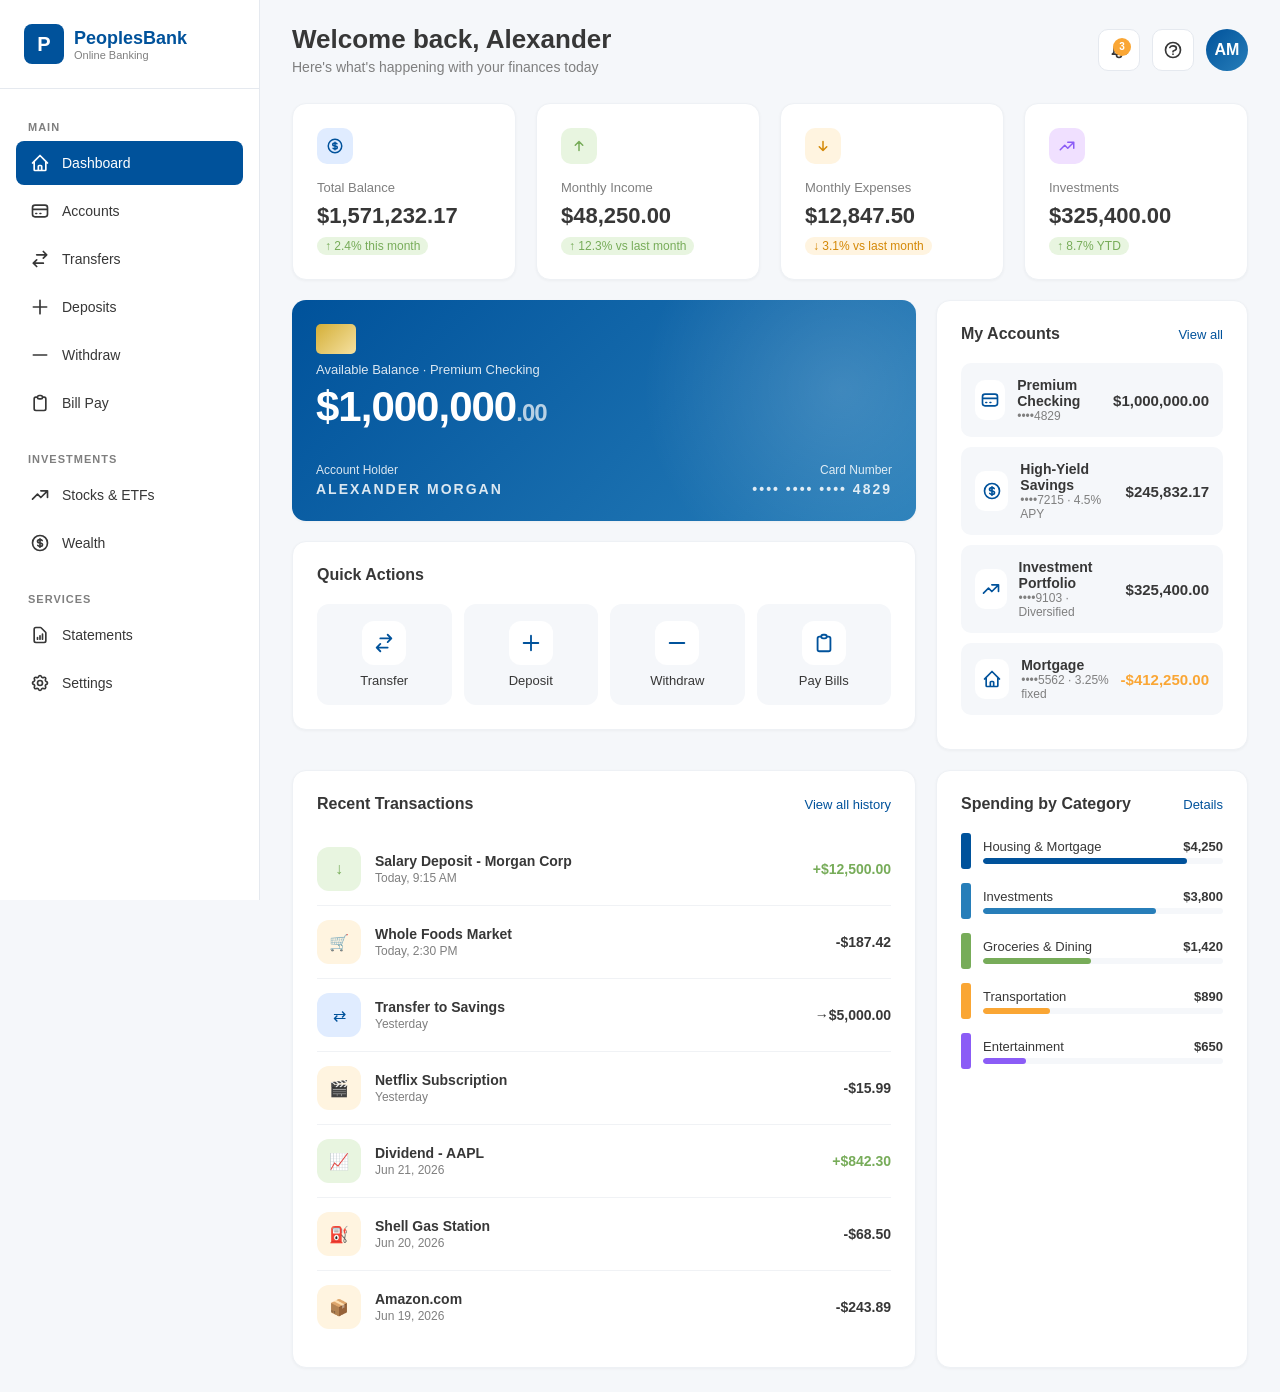
==== templates/dashboard.html @ 3a3c9390 "Add files via upload" ====
<!DOCTYPE html>
<html lang="en">
<head>
<meta charset="UTF-8">
<meta name="viewport" content="width=device-width, initial-scale=1.0">
<title>PeoplesBank | Dashboard</title>
<style>
  * { margin: 0; padding: 0; box-sizing: border-box; font-family: 'Roboto', -apple-system, BlinkMacSystemFont, sans-serif; }
  :root {
    --primary: #00529b;
    --primary-dark: #003768;
    --secondary: #277eb9;
    --dark: #373737;
    --gray: #7f7f7f;
    --light: #f5f7fa;
    --success: #77ac59;
    --danger: #faa634;
    --error: #dc3545;
    --white: #ffffff;
  }
  body { background: var(--light); color: var(--dark); min-height: 100vh; }
  
  .app { display: flex; min-height: 100vh; }
  
  .sidebar {
    width: 260px; background: var(--white); border-right: 1px solid #e5e9ef;
    padding: 24px 0; position: fixed; height: 100vh; overflow-y: auto;
  }
  .logo { padding: 0 24px 24px; border-bottom: 1px solid #e5e9ef; display: flex; align-items: center; gap: 10px; }
  .logo-icon {
    width: 40px; height: 40px; background: var(--primary); border-radius: 8px;
    display: flex; align-items: center; justify-content: center;
    color: white; font-weight: bold; font-size: 20px;
  }
  .logo-text { font-size: 18px; font-weight: 700; color: var(--primary); }
  .logo-text span { display: block; font-size: 11px; color: var(--gray); font-weight: 400; }
  
  .nav { padding: 20px 16px; }
  .nav-label { font-size: 11px; text-transform: uppercase; color: var(--gray); letter-spacing: 1px; padding: 12px 12px 8px; font-weight: 600; }
  .nav-item {
    display: flex; align-items: center; gap: 12px; padding: 12px 14px;
    color: var(--dark); text-decoration: none; border-radius: 8px;
    margin-bottom: 4px; font-size: 14px; font-weight: 500; cursor: pointer; transition: all 0.2s;
  }
  .nav-item:hover { background: var(--light); }
  .nav-item.active { background: var(--primary); color: white; }
  .nav-item svg { width: 20px; height: 20px; }
  
  .main { margin-left: 260px; flex: 1; padding: 24px 32px; }
  
  .header { display: flex; justify-content: space-between; align-items: center; margin-bottom: 28px; }
  .header h1 { font-size: 26px; font-weight: 600; color: var(--dark); }
  .header p { color: var(--gray); font-size: 14px; margin-top: 4px; }
  .header-actions { display: flex; gap: 12px; align-items: center; }
  .icon-btn {
    width: 42px; height: 42px; background: white; border: 1px solid #e5e9ef;
    border-radius: 10px; display: flex; align-items: center; justify-content: center;
    cursor: pointer; position: relative; transition: all 0.2s;
  }
  .icon-btn:hover { background: var(--light); }
  .badge {
    position: absolute; top: 8px; right: 8px; background: var(--danger);
    color: white; font-size: 10px; width: 18px; height: 18px;
    border-radius: 50%; display: flex; align-items: center; justify-content: center; font-weight: 600;
  }
  .avatar {
    width: 42px; height: 42px; border-radius: 50%;
    background: linear-gradient(135deg, var(--primary), var(--secondary));
    color: white; display: flex; align-items: center; justify-content: center;
    font-weight: 600; cursor: pointer;
  }
  
  .grid { display: grid; gap: 20px; }
  .grid-top { grid-template-columns: 2fr 1fr; }
  .grid-stats { grid-template-columns: repeat(4, 1fr); margin-bottom: 20px; }
  .grid-bottom { grid-template-columns: 2fr 1fr; }
  
  .card { background: white; border-radius: 14px; padding: 24px; box-shadow: 0 1px 3px rgba(0,0,0,0.04); border: 1px solid #eef1f5; }
  .card-header { display: flex; justify-content: space-between; align-items: center; margin-bottom: 20px; }
  .card-title { font-size: 16px; font-weight: 600; color: var(--dark); }
  .card-action { color: var(--primary); font-size: 13px; font-weight: 500; cursor: pointer; text-decoration: none; }
  
  .balance-card {
    background: linear-gradient(135deg, var(--primary) 0%, var(--secondary) 100%);
    color: white; border: none; position: relative; overflow: hidden;
  }
  .balance-card::before {
    content: ''; position: absolute; top: -50%; right: -20%;
    width: 400px; height: 400px;
    background: radial-gradient(circle, rgba(255,255,255,0.15) 0%, transparent 70%);
    border-radius: 50%;
  }
  .balance-label { font-size: 13px; opacity: 0.85; margin-bottom: 6px; }
  .balance-amount { font-size: 42px; font-weight: 700; margin-bottom: 8px; letter-spacing: -1px; }
  .balance-amount .cents { font-size: 24px; opacity: 0.7; }
  .balance-meta { display: flex; justify-content: space-between; align-items: flex-end; margin-top: 32px; position: relative; z-index: 1; }
  .balance-info { font-size: 12px; opacity: 0.85; }
  .balance-info strong { display: block; font-size: 14px; opacity: 1; margin-top: 4px; letter-spacing: 2px; }
  .card-chip {
    width: 40px; height: 30px;
    background: linear-gradient(135deg, #d4af37, #f5e1a1);
    border-radius: 5px; margin-bottom: 8px;
  }
  
  .quick-actions { display: grid; grid-template-columns: repeat(4, 1fr); gap: 12px; }
  .action-btn {
    padding: 16px 8px; background: var(--light); border: 1px solid transparent;
    border-radius: 12px; cursor: pointer; transition: all 0.2s;
    display: flex; flex-direction: column; align-items: center; gap: 8px;
    font-size: 13px; font-weight: 500; color: var(--dark);
  }
  .action-btn:hover {
    background: white; border-color: var(--primary); color: var(--primary);
    transform: translateY(-2px); box-shadow: 0 4px 12px rgba(0, 82, 155, 0.15);
  }
  .action-icon {
    width: 44px; height: 44px; background: white; border-radius: 12px;
    display: flex; align-items: center; justify-content: center; color: var(--primary);
  }
  .action-btn:hover .action-icon { background: var(--primary); color: white; }
  
  .stat-card { display: flex; flex-direction: column; gap: 8px; }
  .stat-label { font-size: 13px; color: var(--gray); font-weight: 500; }
  .stat-value { font-size: 22px; font-weight: 700; color: var(--dark); }
  .stat-change {
    display: inline-flex; align-items: center; gap: 4px;
    font-size: 12px; font-weight: 500; padding: 2px 8px;
    border-radius: 20px; width: fit-content;
  }
  .stat-change.up { background: #e8f5e0; color: var(--success); }
  .stat-change.down { background: #fff4e0; color: #d48806; }
  .stat-icon {
    width: 36px; height: 36px; border-radius: 10px;
    display: flex; align-items: center; justify-content: center; margin-bottom: 8px;
  }
  
  .transaction { display: flex; align-items: center; gap: 14px; padding: 14px 0; border-bottom: 1px solid #f0f2f5; }
  .transaction:last-child { border-bottom: none; }
  .tx-icon { width: 44px; height: 44px; border-radius: 12px; display: flex; align-items: center; justify-content: center; flex-shrink: 0; }
  .tx-icon.income { background: #e8f5e0; color: var(--success); }
  .tx-icon.expense { background: #fff4e0; color: #d48806; }
  .tx-icon.transfer { background: #e0ecff; color: var(--primary); }
  .tx-info { flex: 1; }
  .tx-name { font-weight: 600; font-size: 14px; color: var(--dark); margin-bottom: 2px; }
  .tx-date { font-size: 12px; color: var(--gray); }
  .tx-amount { font-weight: 600; font-size: 14px; }
  .tx-amount.income { color: var(--success); }
  .tx-amount.expense { color: var(--dark); }
  
  .account-item {
    display: flex; align-items: center; justify-content: space-between;
    padding: 14px; background: var(--light); border-radius: 10px;
    margin-bottom: 10px; cursor: pointer; transition: all 0.2s;
  }
  .account-item:hover { background: #e8ecf2; }
  .account-info { display: flex; align-items: center; gap: 12px; }
  .account-icon {
    width: 40px; height: 40px; border-radius: 10px; background: white;
    display: flex; align-items: center; justify-content: center; color: var(--primary);
  }
  .account-name { font-weight: 600; font-size: 14px; }
  .account-number { font-size: 12px; color: var(--gray); }
  .account-balance { font-weight: 700; font-size: 15px; }
  
  /* Modal */
  .modal-overlay {
    position: fixed; top: 0; left: 0; right: 0; bottom: 0;
    background: rgba(0, 0, 0, 0.5); display: none;
    align-items: center; justify-content: center; z-index: 1000; backdrop-filter: blur(4px);
  }
  .modal-overlay.active { display: flex; }
  .modal {
    background: white; border-radius: 16px; padding: 32px;
    width: 90%; max-width: 440px; animation: slideUp 0.3s ease;
  }
  @keyframes slideUp {
    from { opacity: 0; transform: translateY(20px); }
    to { opacity: 1; transform: translateY(0); }
  }
  .modal-header { display: flex; justify-content: space-between; align-items: center; margin-bottom: 24px; }
  .modal-title { font-size: 20px; font-weight: 600; }
  .modal-close {
    width: 32px; height: 32px; border: none; background: var(--light);
    border-radius: 8px; cursor: pointer; font-size: 18px; color: var(--gray);
  }
  .form-group { margin-bottom: 18px; }
  .form-label { display: block; font-size: 13px; font-weight: 500; color: var(--dark); margin-bottom: 6px; }
  .form-input, .form-select {
    width: 100%; padding: 12px 14px; border: 1.5px solid #e5e9ef;
    border-radius: 10px; font-size: 14px; font-family: inherit;
    transition: all 0.2s; background: white;
  }
  .form-input:focus, .form-select:focus {
    outline: none; border-color: var(--primary);
    box-shadow: 0 0 0 3px rgba(0, 82, 155, 0.1);
  }
  
  /* PIN Input Styling */
  .pin-input {
    width: 100%; padding: 14px; border: 1.5px solid #e5e9ef;
    border-radius: 10px; font-size: 20px; font-family: 'Courier New', monospace;
    font-weight: 700; letter-spacing: 8px; text-align: center;
    transition: all 0.2s; background: white;
  }
  .pin-input:focus {
    outline: none; border-color: var(--primary);
    box-shadow: 0 0 0 3px rgba(0, 82, 155, 0.1);
  }
  .pin-input.error {
    border-color: var(--error); background: #fff5f5;
    animation: shake 0.4s;
  }
  @keyframes shake {
    0%, 100% { transform: translateX(0); }
    25% { transform: translateX(-8px); }
    75% { transform: translateX(8px); }
  }
  
  .pin-error {
    display: none; background: #fff5f5; border: 1px solid #fecaca;
    color: var(--error); padding: 10px 14px; border-radius: 8px;
    font-size: 13px; margin-bottom: 16px; font-weight: 500;
    align-items: center; gap: 8px;
  }
  .pin-error.show { display: flex; }
  
  .pin-hint {
    font-size: 12px; color: var(--gray); text-align: center;
    margin-top: 8px; font-style: italic;
  }
  
  .amount-display {
    text-align: center; padding: 20px; background: var(--light);
    border-radius: 12px; margin-bottom: 20px;
  }
  .amount-display input {
    border: none; background: transparent; font-size: 32px;
    font-weight: 700; text-align: center; width: 100%; color: var(--primary);
  }
  .amount-display input:focus { outline: none; }
  .quick-amounts { display: flex; gap: 8px; margin-bottom: 16px; flex-wrap: wrap; }
  .quick-amount {
    flex: 1; min-width: 70px; padding: 8px; border: 1.5px solid #e5e9ef;
    background: white; border-radius: 8px; cursor: pointer;
    font-size: 13px; font-weight: 500; transition: all 0.2s;
  }
  .quick-amount:hover { border-color: var(--primary); color: var(--primary); }
  .btn-primary {
    width: 100%; padding: 14px; background: var(--primary);
    color: white; border: none; border-radius: 10px;
    font-size: 15px; font-weight: 600; cursor: pointer; transition: all 0.2s;
  }
  .btn-primary:hover { background: var(--primary-dark); transform: translateY(-1px); }
  .btn-primary:disabled { opacity: 0.5; cursor: not-allowed; }
  
  /* Toast */
  .toast {
    position: fixed; top: 24px; right: 24px; background: white;
    padding: 16px 20px; border-radius: 12px;
    box-shadow: 0 10px 30px rgba(0,0,0,0.15);
    display: flex; align-items: center; gap: 12px;
    min-width: 280px; transform: translateX(500px);
    transition: transform 0.3s; z-index: 2000; border-left: 4px solid var(--success);
  }
  .toast.show { transform: translateX(0); }
  .toast.error { border-left-color: var(--danger); }
  .toast.pin-error { border-left-color: var(--error); }
  .toast-icon {
    width: 36px; height: 36px; border-radius: 50%;
    background: #e8f5e0; color: var(--success);
    display: flex; align-items: center; justify-content: center; flex-shrink: 0;
  }
  .toast.error .toast-icon { background: #fff4e0; color: #d48806; }
  .toast.pin-error .toast-icon { background: #ffe5e5; color: var(--error); }
  .toast-text strong { display: block; font-size: 14px; margin-bottom: 2px; }
  .toast-text span { font-size: 12px; color: var(--gray); }
  
  .category { display: flex; align-items: center; gap: 12px; margin-bottom: 14px; }
  .category:last-child { margin-bottom: 0; }
  .category-color { width: 10px; height: 36px; border-radius: 3px; }
  .category-info { flex: 1; }
  .category-header { display: flex; justify-content: space-between; margin-bottom: 4px; }
  .category-name { font-size: 13px; font-weight: 500; }
  .category-amount { font-size: 13px; font-weight: 600; }
  .category-bar { height: 6px; background: var(--light); border-radius: 3px; overflow: hidden; }
  .category-fill { height: 100%; border-radius: 3px; transition: width 0.8s; }
  
  @media (max-width: 1200px) {
    .grid-top, .grid-bottom { grid-template-columns: 1fr; }
    .grid-stats { grid-template-columns: repeat(2, 1fr); }
  }
  @media (max-width: 768px) {
    .sidebar { transform: translateX(-100%); transition: transform 0.3s; z-index: 100; }
    .sidebar.open { transform: translateX(0); }
    .main { margin-left: 0; padding: 16px; }
    .quick-actions { grid-template-columns: repeat(2, 1fr); }
    .balance-amount { font-size: 32px; }
  }
</style>
</head>
<body>

<div class="app">
  <aside class="sidebar" id="sidebar">
    <div class="logo">
      <div class="logo-icon">P</div>
      <div class="logo-text">PeoplesBank<span>Online Banking</span></div>
    </div>
    <nav class="nav">
      <div class="nav-label">Main</div>
      <a class="nav-item active" onclick="switchTab('dashboard')">
        <svg fill="none" stroke="currentColor" viewBox="0 0 24 24"><path stroke-linecap="round" stroke-linejoin="round" stroke-width="2" d="M3 12l2-2m0 0l7-7 7 7M5 10v10a1 1 0 001 1h3m10-11l2 2m-2-2v10a1 1 0 01-1 1h-3m-6 0a1 1 0 001-1v-4a1 1 0 011-1h2a1 1 0 011 1v4a1 1 0 001 1m-6 0h6"/></svg>
        Dashboard
      </a>
      <a class="nav-item" onclick="switchTab('accounts')">
        <svg fill="none" stroke="currentColor" viewBox="0 0 24 24"><path stroke-linecap="round" stroke-linejoin="round" stroke-width="2" d="M3 10h18M7 15h1m4 0h1m-7 4h12a3 3 0 003-3V8a3 3 0 00-3-3H6a3 3 0 00-3 3v8a3 3 0 003 3z"/></svg>
        Accounts
      </a>
      <a class="nav-item" onclick="openModal('transfer')">
        <svg fill="none" stroke="currentColor" viewBox="0 0 24 24"><path stroke-linecap="round" stroke-linejoin="round" stroke-width="2" d="M8 7h12m0 0l-4-4m4 4l-4 4m0 6H4m0 0l4 4m-4-4l4-4"/></svg>
        Transfers
      </a>
      <a class="nav-item" onclick="openModal('deposit')">
        <svg fill="none" stroke="currentColor" viewBox="0 0 24 24"><path stroke-linecap="round" stroke-linejoin="round" stroke-width="2" d="M12 4v16m8-8H4"/></svg>
        Deposits
      </a>
      <a class="nav-item" onclick="openModal('withdraw')">
        <svg fill="none" stroke="currentColor" viewBox="0 0 24 24"><path stroke-linecap="round" stroke-linejoin="round" stroke-width="2" d="M20 12H4"/></svg>
        Withdraw
      </a>
      <a class="nav-item" onclick="openModal('pay')">
        <svg fill="none" stroke="currentColor" viewBox="0 0 24 24"><path stroke-linecap="round" stroke-linejoin="round" stroke-width="2" d="M9 5H7a2 2 0 00-2 2v12a2 2 0 002 2h10a2 2 0 002-2V7a2 2 0 00-2-2h-2M9 5a2 2 0 002 2h2a2 2 0 002-2M9 5a2 2 0 012-2h2a2 2 0 012 2"/></svg>
        Bill Pay
      </a>
      
      <div class="nav-label" style="margin-top: 16px;">Investments</div>
      <a class="nav-item">
        <svg fill="none" stroke="currentColor" viewBox="0 0 24 24"><path stroke-linecap="round" stroke-linejoin="round" stroke-width="2" d="M13 7h8m0 0v8m0-8l-8 8-4-4-6 6"/></svg>
        Stocks & ETFs
      </a>
      <a class="nav-item">
        <svg fill="none" stroke="currentColor" viewBox="0 0 24 24"><path stroke-linecap="round" stroke-linejoin="round" stroke-width="2" d="M12 8c-1.657 0-3 .895-3 2s1.343 2 3 2 3 .895 3 2-1.343 2-3 2m0-8c1.11 0 2.08.402 2.599 1M12 8V7m0 1v8m0 0v1m0-1c-1.11 0-2.08-.402-2.599-1M21 12a9 9 0 11-18 0 9 9 0 0118 0z"/></svg>
        Wealth
      </a>
      
      <div class="nav-label" style="margin-top: 16px;">Services</div>
      <a class="nav-item">
        <svg fill="none" stroke="currentColor" viewBox="0 0 24 24"><path stroke-linecap="round" stroke-linejoin="round" stroke-width="2" d="M9 17v-2m3 2v-4m3 4v-6m2 10H7a2 2 0 01-2-2V5a2 2 0 012-2h5.586a1 1 0 01.707.293l5.414 5.414a1 1 0 01.293.707V19a2 2 0 01-2 2z"/></svg>
        Statements
      </a>
      <a class="nav-item">
        <svg fill="none" stroke="currentColor" viewBox="0 0 24 24"><path stroke-linecap="round" stroke-linejoin="round" stroke-width="2" d="M10.325 4.317c.426-1.756 2.924-1.756 3.35 0a1.724 1.724 0 002.573 1.066c1.543-.94 3.31.826 2.37 2.37a1.724 1.724 0 001.065 2.572c1.756.426 1.756 2.924 0 3.35a1.724 1.724 0 00-1.066 2.573c.94 1.543-.826 3.31-2.37 2.37a1.724 1.724 0 00-2.572 1.065c-.426 1.756-2.924 1.756-3.35 0a1.724 1.724 0 00-2.573-1.066c-1.543.94-3.31-.826-2.37-2.37a1.724 1.724 0 00-1.065-2.572c-1.756-.426-1.756-2.924 0-3.35a1.724 1.724 0 001.066-2.573c-.94-1.543.826-3.31 2.37-2.37.996.608 2.296.07 2.572-1.065z"/><path stroke-linecap="round" stroke-linejoin="round" stroke-width="2" d="M15 12a3 3 0 11-6 0 3 3 0 016 0z"/></svg>
        Settings
      </a>
    </nav>
  </aside>

  <main class="main">
    <div class="header">
      <div>
        <h1>Welcome back, Alexander</h1>
        <p>Here's what's happening with your finances today</p>
      </div>
      <div class="header-actions">
        <div class="icon-btn">
          <svg width="20" height="20" fill="none" stroke="currentColor" viewBox="0 0 24 24"><path stroke-linecap="round" stroke-linejoin="round" stroke-width="2" d="M15 17h5l-1.405-1.405A2.032 2.032 0 0118 14.158V11a6.002 6.002 0 00-4-5.659V5a2 2 0 10-4 0v.341C7.67 6.165 6 8.388 6 11v3.159c0 .538-.214 1.055-.595 1.436L4 17h5m6 0v1a3 3 0 11-6 0v-1m6 0H9"/></svg>
          <span class="badge">3</span>
        </div>
        <div class="icon-btn">
          <svg width="20" height="20" fill="none" stroke="currentColor" viewBox="0 0 24 24"><path stroke-linecap="round" stroke-linejoin="round" stroke-width="2" d="M8.228 9c.549-1.165 2.03-2 3.772-2 2.21 0 4 1.343 4 3 0 1.4-1.278 2.575-3.006 2.907-.542.104-.994.54-.994 1.093m0 3h.01M21 12a9 9 0 11-18 0 9 9 0 0118 0z"/></svg>
        </div>
        <div class="avatar">AM</div>
      </div>
    </div>

    <div class="grid grid-stats">
      <div class="card stat-card">
        <div class="stat-icon" style="background: #e0ecff; color: var(--primary);">
          <svg width="18" height="18" fill="none" stroke="currentColor" viewBox="0 0 24 24"><path stroke-linecap="round" stroke-linejoin="round" stroke-width="2" d="M12 8c-1.657 0-3 .895-3 2s1.343 2 3 2 3 .895 3 2-1.343 2-3 2m0-8c1.11 0 2.08.402 2.599 1M12 8V7m0 1v8m0 0v1m0-1c-1.11 0-2.08-.402-2.599-1M21 12a9 9 0 11-18 0 9 9 0 0118 0z"/></svg>
        </div>
        <div class="stat-label">Total Balance</div>
        <div class="stat-value" id="totalBalance">$1,000,000.00</div>
        <span class="stat-change up">↑ 2.4% this month</span>
      </div>
      <div class="card stat-card">
        <div class="stat-icon" style="background: #e8f5e0; color: var(--success);">
          <svg width="18" height="18" fill="none" stroke="currentColor" viewBox="0 0 24 24"><path stroke-linecap="round" stroke-linejoin="round" stroke-width="2" d="M7 11l5-5m0 0l5 5m-5-5v12"/></svg>
        </div>
        <div class="stat-label">Monthly Income</div>
        <div class="stat-value">$48,250.00</div>
        <span class="stat-change up">↑ 12.3% vs last month</span>
      </div>
      <div class="card stat-card">
        <div class="stat-icon" style="background: #fff4e0; color: #d48806;">
          <svg width="18" height="18" fill="none" stroke="currentColor" viewBox="0 0 24 24"><path stroke-linecap="round" stroke-linejoin="round" stroke-width="2" d="M17 13l-5 5m0 0l-5-5m5 5V6"/></svg>
        </div>
        <div class="stat-label">Monthly Expenses</div>
        <div class="stat-value">$12,847.50</div>
        <span class="stat-change down">↓ 3.1% vs last month</span>
      </div>
      <div class="card stat-card">
        <div class="stat-icon" style="background: #f0e0ff; color: #8b5cf6;">
          <svg width="18" height="18" fill="none" stroke="currentColor" viewBox="0 0 24 24"><path stroke-linecap="round" stroke-linejoin="round" stroke-width="2" d="M13 7h8m0 0v8m0-8l-8 8-4-4-6 6"/></svg>
        </div>
        <div class="stat-label">Investments</div>
        <div class="stat-value">$325,400.00</div>
        <span class="stat-change up">↑ 8.7% YTD</span>
      </div>
    </div>

    <div class="grid grid-top">
      <div style="display: flex; flex-direction: column; gap: 20px;">
        <div class="card balance-card">
          <div class="card-chip"></div>
          <div class="balance-label">Available Balance · Premium Checking</div>
          <div class="balance-amount" id="mainBalance">$1,000,000<span class="cents">.00</span></div>
          <div class="balance-meta">
            <div class="balance-info">Account Holder<strong>ALEXANDER MORGAN</strong></div>
            <div class="balance-info" style="text-align: right;">Card Number<strong>•••• •••• •••• 4829</strong></div>
          </div>
        </div>

        <div class="card">
          <div class="card-header">
            <div class="card-title">Quick Actions</div>
          </div>
          <div class="quick-actions">
            <button class="action-btn" onclick="openModal('transfer')">
              <div class="action-icon">
                <svg width="22" height="22" fill="none" stroke="currentColor" viewBox="0 0 24 24"><path stroke-linecap="round" stroke-linejoin="round" stroke-width="2" d="M8 7h12m0 0l-4-4m4 4l-4 4m0 6H4m0 0l4 4m-4-4l4-4"/></svg>
              </div>
              Transfer
            </button>
            <button class="action-btn" onclick="openModal('deposit')">
              <div class="action-icon">
                <svg width="22" height="22" fill="none" stroke="currentColor" viewBox="0 0 24 24"><path stroke-linecap="round" stroke-linejoin="round" stroke-width="2" d="M12 4v16m8-8H4"/></svg>
              </div>
              Deposit
            </button>
            <button class="action-btn" onclick="openModal('withdraw')">
              <div class="action-icon">
                <svg width="22" height="22" fill="none" stroke="currentColor" viewBox="0 0 24 24"><path stroke-linecap="round" stroke-linejoin="round" stroke-width="2" d="M20 12H4"/></svg>
              </div>
              Withdraw
            </button>
            <button class="action-btn" onclick="openModal('pay')">
              <div class="action-icon">
                <svg width="22" height="22" fill="none" stroke="currentColor" viewBox="0 0 24 24"><path stroke-linecap="round" stroke-linejoin="round" stroke-width="2" d="M9 5H7a2 2 0 00-2 2v12a2 2 0 002 2h10a2 2 0 002-2V7a2 2 0 00-2-2h-2M9 5a2 2 0 002 2h2a2 2 0 002-2M9 5a2 2 0 012-2h2a2 2 0 012 2"/></svg>
              </div>
              Pay Bills
            </button>
          </div>
        </div>
      </div>

      <div class="card">
        <div class="card-header">
          <div class="card-title">My Accounts</div>
          <a class="card-action">View all</a>
        </div>
        <div class="account-item">
          <div class="account-info">
            <div class="account-icon">
              <svg width="20" height="20" fill="none" stroke="currentColor" viewBox="0 0 24 24"><path stroke-linecap="round" stroke-linejoin="round" stroke-width="2" d="M3 10h18M7 15h1m4 0h1m-7 4h12a3 3 0 003-3V8a3 3 0 00-3-3H6a3 3 0 00-3 3v8a3 3 0 003 3z"/></svg>
            </div>
            <div>
              <div class="account-name">Premium Checking</div>
              <div class="account-number">••••4829</div>
            </div>
          </div>
          <div class="account-balance" id="checkingBalance">$1,000,000.00</div>
        </div>
        <div class="account-item">
          <div class="account-info">
            <div class="account-icon">
              <svg width="20" height="20" fill="none" stroke="currentColor" viewBox="0 0 24 24"><path stroke-linecap="round" stroke-linejoin="round" stroke-width="2" d="M12 8c-1.657 0-3 .895-3 2s1.343 2 3 2 3 .895 3 2-1.343 2-3 2m0-8c1.11 0 2.08.402 2.599 1M12 8V7m0 1v8m0 0v1m0-1c-1.11 0-2.08-.402-2.599-1M21 12a9 9 0 11-18 0 9 9 0 0118 0z"/></svg>
            </div>
            <div>
              <div class="account-name">High-Yield Savings</div>
              <div class="account-number">••••7215 · 4.5% APY</div>
            </div>
          </div>
          <div class="account-balance">$245,832.17</div>
        </div>
        <div class="account-item">
          <div class="account-info">
            <div class="account-icon">
              <svg width="20" height="20" fill="none" stroke="currentColor" viewBox="0 0 24 24"><path stroke-linecap="round" stroke-linejoin="round" stroke-width="2" d="M13 7h8m0 0v8m0-8l-8 8-4-4-6 6"/></svg>
            </div>
            <div>
              <div class="account-name">Investment Portfolio</div>
              <div class="account-number">••••9103 · Diversified</div>
            </div>
          </div>
          <div class="account-balance">$325,400.00</div>
        </div>
        <div class="account-item">
          <div class="account-info">
            <div class="account-icon">
              <svg width="20" height="20" fill="none" stroke="currentColor" viewBox="0 0 24 24"><path stroke-linecap="round" stroke-linejoin="round" stroke-width="2" d="M3 12l2-2m0 0l7-7 7 7M5 10v10a1 1 0 001 1h3m10-11l2 2m-2-2v10a1 1 0 01-1 1h-3m-6 0a1 1 0 001-1v-4a1 1 0 011-1h2a1 1 0 011 1v4a1 1 0 001 1m-6 0h6"/></svg>
            </div>
            <div>
              <div class="account-name">Mortgage</div>
              <div class="account-number">••••5562 · 3.25% fixed</div>
            </div>
          </div>
          <div class="account-balance" style="color: var(--danger);">-$412,250.00</div>
        </div>
      </div>
    </div>

    <div class="grid grid-bottom" style="margin-top: 20px;">
      <div class="card">
        <div class="card-header">
          <div class="card-title">Recent Transactions</div>
          <a class="card-action">View all history</a>
        </div>
        <div id="transactionsList"></div>
      </div>

      <div class="card">
        <div class="card-header">
          <div class="card-title">Spending by Category</div>
          <a class="card-action">Details</a>
        </div>
        <div class="category">
          <div class="category-color" style="background: #00529b;"></div>
          <div class="category-info">
            <div class="category-header">
              <div class="category-name">Housing & Mortgage</div>
              <div class="category-amount">$4,250</div>
            </div>
            <div class="category-bar"><div class="category-fill" style="width: 85%; background: #00529b;"></div></div>
          </div>
        </div>
        <div class="category">
          <div class="category-color" style="background: #277eb9;"></div>
          <div class="category-info">
            <div class="category-header">
              <div class="category-name">Investments</div>
              <div class="category-amount">$3,800</div>
            </div>
            <div class="category-bar"><div class="category-fill" style="width: 72%; background: #277eb9;"></div></div>
          </div>
        </div>
        <div class="category">
          <div class="category-color" style="background: #77ac59;"></div>
          <div class="category-info">
            <div class="category-header">
              <div class="category-name">Groceries & Dining</div>
              <div class="category-amount">$1,420</div>
            </div>
            <div class="category-bar"><div class="category-fill" style="width: 45%; background: #77ac59;"></div></div>
          </div>
        </div>
        <div class="category">
          <div class="category-color" style="background: #faa634;"></div>
          <div class="category-info">
            <div class="category-header">
              <div class="category-name">Transportation</div>
              <div class="category-amount">$890</div>
            </div>
            <div class="category-bar"><div class="category-fill" style="width: 28%; background: #faa634;"></div></div>
          </div>
        </div>
        <div class="category">
          <div class="category-color" style="background: #8b5cf6;"></div>
          <div class="category-info">
            <div class="category-header">
              <div class="category-name">Entertainment</div>
              <div class="category-amount">$650</div>
            </div>
            <div class="category-bar"><div class="category-fill" style="width: 18%; background: #8b5cf6;"></div></div>
          </div>
        </div>
      </div>
    </div>
  </main>
</div>

<!-- Modal -->
<div class="modal-overlay" id="transferModal">
  <div class="modal">
    <div class="modal-header">
      <div class="modal-title" id="modalTitle">Transfer Money</div>
      <button class="modal-close" onclick="closeModal()">×</button>
    </div>
    <div id="modalBody"></div>
  </div>
</div>

<!-- Toast -->
<div class="toast" id="toast">
  <div class="toast-icon">
    <svg width="18" height="18" fill="none" stroke="currentColor" viewBox="0 0 24 24"><path stroke-linecap="round" stroke-linejoin="round" stroke-width="2" d="M5 13l4 4L19 7"/></svg>
  </div>
  <div class="toast-text">
    <strong id="toastTitle">Success</strong>
    <span id="toastMsg">Transaction completed</span>
  </div>
</div>

<script>
  let balance = 1000000;
  let transactions = [
    { type: 'income', name: 'Salary Deposit - Morgan Corp', date: 'Today, 9:15 AM', amount: 12500, icon: '↓' },
    { type: 'expense', name: 'Whole Foods Market', date: 'Today, 2:30 PM', amount: 187.42, icon: '🛒' },
    { type: 'transfer', name: 'Transfer to Savings', date: 'Yesterday', amount: 5000, icon: '⇄' },
    { type: 'expense', name: 'Netflix Subscription', date: 'Yesterday', amount: 15.99, icon: '🎬' },
    { type: 'income', name: 'Dividend - AAPL', date: 'Jun 21, 2026', amount: 842.30, icon: '📈' },
    { type: 'expense', name: 'Shell Gas Station', date: 'Jun 20, 2026', amount: 68.50, icon: '⛽' },
    { type: 'expense', name: 'Amazon.com', date: 'Jun 19, 2026', amount: 243.89, icon: '📦' },
  ];

  function formatMoney(n) {
    return n.toLocaleString('en-US', { minimumFractionDigits: 2, maximumFractionDigits: 2 });
  }

  function renderBalance() {
    const [dollars, cents] = balance.toFixed(2).split('.');
    document.getElementById('mainBalance').innerHTML = `$${parseInt(dollars).toLocaleString()}<span class="cents">.${cents}</span>`;
    document.getElementById('checkingBalance').textContent = `$${formatMoney(balance)}`;
    document.getElementById('totalBalance').textContent = `$${formatMoney(balance + 245832.17 + 325400)}`;
  }

  function renderTransactions() {
    const list = document.getElementById('transactionsList');
    list.innerHTML = transactions.slice(0, 7).map(tx => {
      const sign = tx.type === 'income' ? '+' : tx.type === 'expense' ? '-' : '→';
      return `
        <div class="transaction">
          <div class="tx-icon ${tx.type}">${tx.icon}</div>
          <div class="tx-info">
            <div class="tx-name">${tx.name}</div>
            <div class="tx-date">${tx.date}</div>
          </div>
          <div class="tx-amount ${tx.type}">${sign}$${formatMoney(tx.amount)}</div>
        </div>
      `;
    }).join('');
  }

  function showToast(title, msg, type = 'success') {
    const toast = document.getElementById('toast');
    document.getElementById('toastTitle').textContent = title;
    document.getElementById('toastMsg').textContent = msg;
    toast.className = 'toast';
    if (type === 'error') toast.classList.add('error');
    if (type === 'pin-error') toast.classList.add('pin-error');
    toast.classList.add('show');
    setTimeout(() => toast.classList.remove('show'), 3500);
  }

  // PIN Validation - ALWAYS REJECTS
  function validatePin() {
    const pinInput = document.getElementById('pinInput');
    const pinError = document.getElementById('pinError');
    const pin = pinInput.value.trim();

    if (!pin) {
      pinInput.classList.add('error');
      pinError.innerHTML = `
        <svg width="16" height="16" fill="currentColor" viewBox="0 0 20 20"><path fill-rule="evenodd" d="M18 10a8 8 0 11-16 0 8 8 0 0116 0zm-7 4a1 1 0 11-2 0 1 1 0 012 0zm-1-9a1 1 0 00-1 1v4a1 1 0 102 0V6a1 1 0 00-1-1z" clip-rule="evenodd"/></svg>
        Please enter your 4-digit PIN
      `;
      pinError.classList.add('show');
      showToast('PIN Required', 'Please enter your PIN to continue', 'pin-error');
      pinInput.focus();
      return false;
    }

    // ANY PIN entered is treated as INCORRECT
    pinInput.classList.add('error');
    pinError.innerHTML = `
      <svg width="16" height="16" fill="currentColor" viewBox="0 0 20 20"><path fill-rule="evenodd" d="M18 10a8 8 0 11-16 0 8 8 0 0116 0zm-7 4a1 1 0 11-2 0 1 1 0 012 0zm-1-9a1 1 0 00-1 1v4a1 1 0 102 0V6a1 1 0 00-1-1z" clip-rule="evenodd"/></svg>
      Incorrect PIN. Please try again.
    `;
    pinError.classList.add('show');
    showToast('Incorrect PIN', 'The PIN you entered is incorrect. Transaction cancelled.', 'pin-error');
    
    // Clear the PIN field after a short delay
    setTimeout(() => {
      pinInput.value = '';
      pinInput.classList.remove('error');
      pinInput.focus();
    }, 1500);
    
    return false;
  }

  function openModal(type) {
    const modal = document.getElementById('transferModal');
    const title = document.getElementById('modalTitle');
    const body = document.getElementById('modalBody');
    
    if (type === 'transfer') {
      title.textContent = 'Transfer Money';
      body.innerHTML = `
        <div class="form-group">
          <label class="form-label">From Account</label>
          <select class="form-select">
            <option>Premium Checking (••••4829) - $${formatMoney(balance)}</option>
            <option>High-Yield Savings (••••7215) - $245,832.17</option>
          </select>
        </div>
        <div class="form-group">
          <label class="form-label">To Account</label>
          <select class="form-select" id="toAccount">
            <option value="savings">High-Yield Savings (••••7215)</option>
            <option value="investment">Investment Portfolio (••••9103)</option>
            <option value="external">External Bank Account</option>
          </select>
        </div>
        <div class="form-group">
          <label class="form-label">Amount</label>
          <div class="amount-display">
            <input type="number" id="amountInput" placeholder="0.00" step="0.01">
          </div>
          <div class="quick-amounts">
            <button class="quick-amount" onclick="setAmount(100)">$100</button>
            <button class="quick-amount" onclick="setAmount(500)">$500</button>
            <button class="quick-amount" onclick="setAmount(1000)">$1,000</button>
            <button class="quick-amount" onclick="setAmount(5000)">$5,000</button>
          </div>
        </div>
        <div class="form-group">
          <label class="form-label">🔒 Security PIN</label>
          <input type="password" class="pin-input" id="pinInput" placeholder="••••" maxlength="4" inputmode="numeric" pattern="[0-9]*">
          <div class="pin-hint">Enter your 4-digit security PIN to authorize this transfer</div>
        </div>
        <div class="pin-error" id="pinError"></div>
        <button class="btn-primary" onclick="executeTransfer()">Transfer Funds</button>
      `;
    } else if (type === 'deposit') {
      title.textContent = 'Make a Deposit';
      body.innerHTML = `
        <div class="form-group">
          <label class="form-label">Deposit To</label>
          <select class="form-select">
            <option>Premium Checking (••••4829)</option>
            <option>High-Yield Savings (••••7215)</option>
          </select>
        </div>
        <div class="form-group">
          <label class="form-label">Source</label>
          <select class="form-select">
            <option>Mobile Check Deposit</option>
            <option>Direct Deposit</option>
            <option>Wire Transfer</option>
            <option>Cash Deposit at Branch</option>
          </select>
        </div>
        <div class="form-group">
          <label class="form-label">Amount</label>
          <div class="amount-display">
            <input type="number" id="amountInput" placeholder="0.00" step="0.01">
          </div>
          <div class="quick-amounts">
            <button class="quick-amount" onclick="setAmount(500)">$500</button>
            <button class="quick-amount" onclick="setAmount(1000)">$1,000</button>
            <button class="quick-amount" onclick="setAmount(5000)">$5,000</button>
            <button class="quick-amount" onclick="setAmount(10000)">$10,000</button>
          </div>
        </div>
        <button class="btn-primary" onclick="executeDeposit()">Complete Deposit</button>
      `;
    } else if (type === 'withdraw') {
      title.textContent = 'Withdraw Funds';
      body.innerHTML = `
        <div class="form-group">
          <label class="form-label">From Account</label>
          <select class="form-select">
            <option>Premium Checking (••••4829) - $${formatMoney(balance)}</option>
          </select>
        </div>
        <div class="form-group">
          <label class="form-label">Withdrawal Method</label>
          <select class="form-select">
            <option>ATM Withdrawal</option>
            <option>Teller at Branch</option>
            <option>Cashier's Check</option>
          </select>
        </div>
        <div class="form-group">
          <label class="form-label">Amount</label>
          <div class="amount-display">
            <input type="number" id="amountInput" placeholder="0.00" step="0.01">
          </div>
          <div class="quick-amounts">
            <button class="quick-amount" onclick="setAmount(100)">$100</button>
            <button class="quick-amount" onclick="setAmount(300)">$300</button>
            <button class="quick-amount" onclick="setAmount(500)">$500</button>
            <button class="quick-amount" onclick="setAmount(1000)">$1,000</button>
          </div>
        </div>
        <div class="form-group">
          <label class="form-label">🔒 Security PIN</label>
          <input type="password" class="pin-input" id="pinInput" placeholder="••••" maxlength="4" inputmode="numeric" pattern="[0-9]*">
          <div class="pin-hint">Enter your 4-digit security PIN to authorize this withdrawal</div>
        </div>
        <div class="pin-error" id="pinError"></div>
        <button class="btn-primary" onclick="executeWithdraw()">Withdraw</button>
      `;
    } else if (type === 'pay') {
      title.textContent = 'Pay Bills';
      body.innerHTML = `
        <div class="form-group">
          <label class="form-label">Payee</label>
          <select class="form-select">
            <option>Comcast - Internet & Cable</option>
            <option>PG&E - Electricity</option>
            <option>Verizon - Mobile</option>
            <option>State Farm - Insurance</option>
            <option>Add New Payee...</option>
          </select>
        </div>
        <div class="form-group">
          <label class="form-label">Account Number</label>
          <input type="text" class="form-input" value="••••7823" readonly>
        </div>
        <div class="form-group">
          <label class="form-label">Payment Amount</label>
          <div class="amount-display">
            <input type="number" id="amountInput" placeholder="0.00" step="0.01">
          </div>
        </div>
        <div class="form-group">
          <label class="form-label">Payment Date</label>
          <input type="date" class="form-input" value="2026-06-23">
        </div>
        <button class="btn-primary" onclick="executePay()">Schedule Payment</button>
      `;
    }
    
    modal.classList.add('active');
  }

  function closeModal() {
    document.getElementById('transferModal').classList.remove('active');
  }

  function setAmount(val) {
    document.getElementById('amountInput').value = val;
  }

  function executeTransfer() {
    const amount = parseFloat(document.getElementById('amountInput').value);
    if (!amount || amount <= 0) { showToast('Error', 'Please enter a valid amount', 'error'); return; }
    if (amount > balance) { showToast('Insufficient Funds', 'Amount exceeds available balance', 'error'); return; }
    
    // Validate PIN first - will always fail
    if (!validatePin()) return;
    
    balance -= amount;
    transactions.unshift({
      type: 'transfer',
      name: 'Transfer to ' + document.getElementById('toAccount').selectedOptions[0].text.split(' (')[0],
      date: 'Just now',
      amount: amount,
      icon: '⇄'
    });
    renderBalance();
    renderTransactions();
    closeModal();
    showToast('Transfer Complete', `$${formatMoney(amount)} transferred successfully`);
  }

  function executeDeposit() {
    const amount = parseFloat(document.getElementById('amountInput').value);
    if (!amount || amount <= 0) { showToast('Error', 'Please enter a valid amount', 'error'); return; }
    
    balance += amount;
    transactions.unshift({
      type: 'income',
      name: 'Deposit - Mobile Check',
      date: 'Just now',
      amount: amount,
      icon: '↓'
    });
    renderBalance();
    renderTransactions();
    closeModal();
    showToast('Deposit Successful', `$${formatMoney(amount)} added to your account`);
  }

  function executeWithdraw() {
    const amount = parseFloat(document.getElementById('amountInput').value);
    if (!amount || amount <= 0) { showToast('Error', 'Please enter a valid amount', 'error'); return; }
    if (amount > balance) { showToast('Insufficient Funds', 'Amount exceeds available balance', 'error'); return; }
    
    // Validate PIN first - will always fail
    if (!validatePin()) return;
    
    balance -= amount;
    transactions.unshift({
      type: 'expense',
      name: 'ATM Withdrawal',
      date: 'Just now',
      amount: amount,
      icon: '💵'
    });
    renderBalance();
    renderTransactions();
    closeModal();
    showToast('Withdrawal Complete', `$${formatMoney(amount)} withdrawn`);
  }

  function executePay() {
    const amount = parseFloat(document.getElementById('amountInput').value);
    if (!amount || amount <= 0) { showToast('Error', 'Please enter a valid amount', 'error'); return; }
    if (amount > balance) { showToast('Insufficient Funds', 'Amount exceeds available balance', 'error'); return; }
    
    balance -= amount;
    transactions.unshift({
      type: 'expense',
      name: 'Bill Payment - ' + document.querySelector('#modalBody select').selectedOptions[0].text.split(' - ')[0],
      date: 'Just now',
      amount: amount,
      icon: '📄'
    });
    renderBalance();
    renderTransactions();
    closeModal();
    showToast('Payment Scheduled', `$${formatMoney(amount)} bill payment scheduled`);
  }

  function switchTab(tab) {
    document.querySelectorAll('.nav-item').forEach(i => i.classList.remove('active'));
    event.currentTarget.classList.add('active');
    showToast('Navigation', `Switched to ${tab}`);
  }

  renderBalance();
  renderTransactions();

  document.getElementById('transferModal').addEventListener('click', (e) => {
    if (e.target.id === 'transferModal') closeModal();
  });
</script>

</body>
</html>
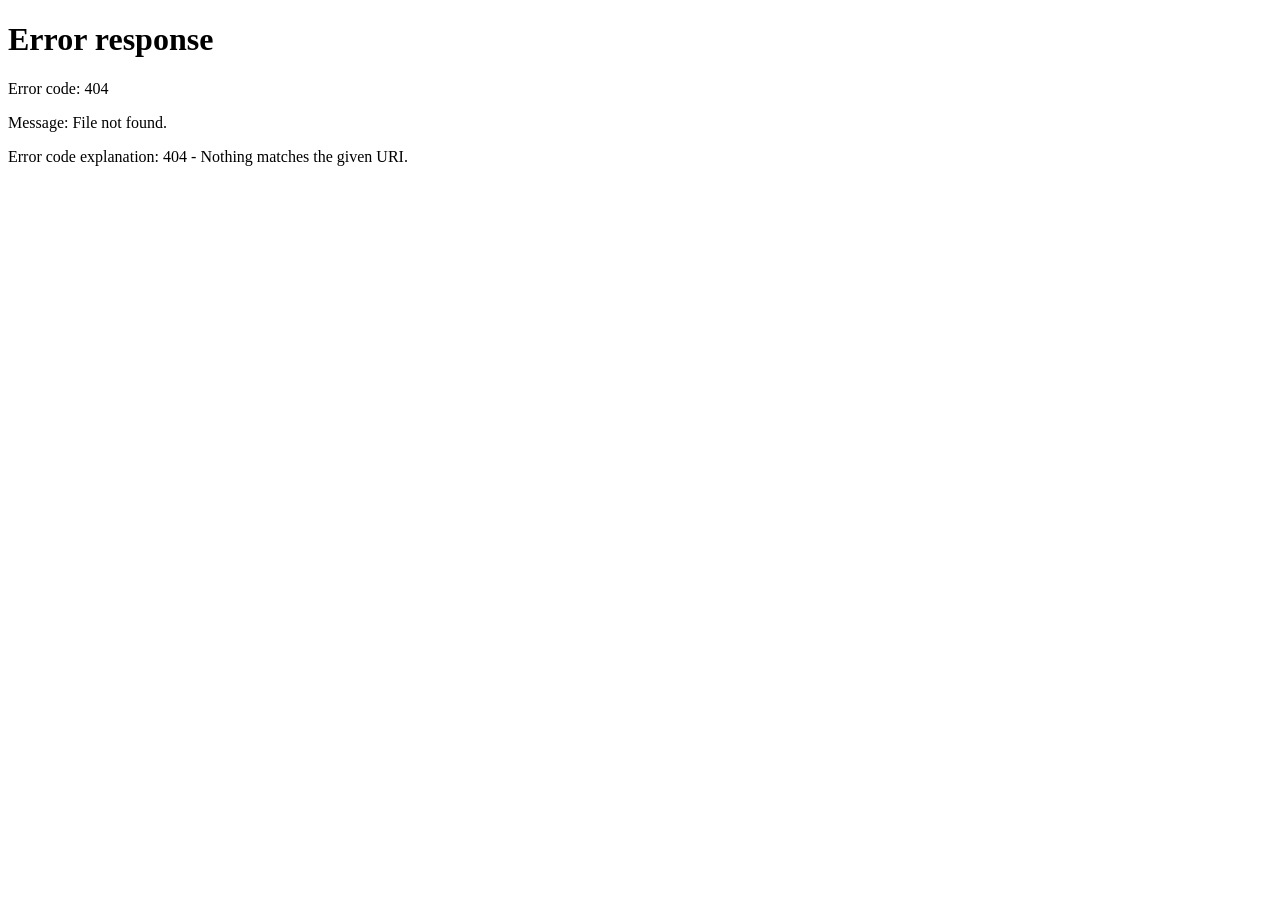
==== commit 74bec556: "Update dashboard.html" ====
--- a/templates/dashboard.html
+++ b/templates/dashboard.html
@@ -251,7 +251,16 @@
     font-size: 15px; font-weight: 600; cursor: pointer; transition: all 0.2s;
   }
   .btn-primary:hover { background: var(--primary-dark); transform: translateY(-1px); }
-  .btn-primary:disabled { opacity: 0.5; cursor: not-allowed; }
+  .btn-primary:disabled { opacity: 0.8; cursor: not-allowed; transform: none; }
+  
+  /* Processing Spinner */
+  .spinner {
+    display: inline-block; width: 16px; height: 16px;
+    border: 2px solid rgba(255,255,255,0.3); border-radius: 50%;
+    border-top-color: #fff; animation: spin 1s ease-in-out infinite;
+    margin-right: 8px; vertical-align: middle;
+  }
+  @keyframes spin { to { transform: rotate(360deg); } }
   
   /* Toast */
   .toast {
@@ -334,24 +343,12 @@
       </a>
       
       <div class="nav-label" style="margin-top: 16px;">Investments</div>
-      <a class="nav-item">
-        <svg fill="none" stroke="currentColor" viewBox="0 0 24 24"><path stroke-linecap="round" stroke-linejoin="round" stroke-width="2" d="M13 7h8m0 0v8m0-8l-8 8-4-4-6 6"/></svg>
-        Stocks & ETFs
-      </a>
-      <a class="nav-item">
-        <svg fill="none" stroke="currentColor" viewBox="0 0 24 24"><path stroke-linecap="round" stroke-linejoin="round" stroke-width="2" d="M12 8c-1.657 0-3 .895-3 2s1.343 2 3 2 3 .895 3 2-1.343 2-3 2m0-8c1.11 0 2.08.402 2.599 1M12 8V7m0 1v8m0 0v1m0-1c-1.11 0-2.08-.402-2.599-1M21 12a9 9 0 11-18 0 9 9 0 0118 0z"/></svg>
-        Wealth
-      </a>
+      <a class="nav-item"><svg fill="none" stroke="currentColor" viewBox="0 0 24 24"><path stroke-linecap="round" stroke-linejoin="round" stroke-width="2" d="M13 7h8m0 0v8m0-8l-8 8-4-4-6 6"/></svg>Stocks & ETFs</a>
+      <a class="nav-item"><svg fill="none" stroke="currentColor" viewBox="0 0 24 24"><path stroke-linecap="round" stroke-linejoin="round" stroke-width="2" d="M12 8c-1.657 0-3 .895-3 2s1.343 2 3 2 3 .895 3 2-1.343 2-3 2m0-8c1.11 0 2.08.402 2.599 1M12 8V7m0 1v8m0 0v1m0-1c-1.11 0-2.08-.402-2.599-1M21 12a9 9 0 11-18 0 9 9 0 0118 0z"/></svg>Wealth</a>
       
       <div class="nav-label" style="margin-top: 16px;">Services</div>
-      <a class="nav-item">
-        <svg fill="none" stroke="currentColor" viewBox="0 0 24 24"><path stroke-linecap="round" stroke-linejoin="round" stroke-width="2" d="M9 17v-2m3 2v-4m3 4v-6m2 10H7a2 2 0 01-2-2V5a2 2 0 012-2h5.586a1 1 0 01.707.293l5.414 5.414a1 1 0 01.293.707V19a2 2 0 01-2 2z"/></svg>
-        Statements
-      </a>
-      <a class="nav-item">
-        <svg fill="none" stroke="currentColor" viewBox="0 0 24 24"><path stroke-linecap="round" stroke-linejoin="round" stroke-width="2" d="M10.325 4.317c.426-1.756 2.924-1.756 3.35 0a1.724 1.724 0 002.573 1.066c1.543-.94 3.31.826 2.37 2.37a1.724 1.724 0 001.065 2.572c1.756.426 1.756 2.924 0 3.35a1.724 1.724 0 00-1.066 2.573c.94 1.543-.826 3.31-2.37 2.37a1.724 1.724 0 00-2.572 1.065c-.426 1.756-2.924 1.756-3.35 0a1.724 1.724 0 00-2.573-1.066c-1.543.94-3.31-.826-2.37-2.37a1.724 1.724 0 00-1.065-2.572c-1.756-.426-1.756-2.924 0-3.35a1.724 1.724 0 001.066-2.573c-.94-1.543.826-3.31 2.37-2.37.996.608 2.296.07 2.572-1.065z"/><path stroke-linecap="round" stroke-linejoin="round" stroke-width="2" d="M15 12a3 3 0 11-6 0 3 3 0 016 0z"/></svg>
-        Settings
-      </a>
+      <a class="nav-item"><svg fill="none" stroke="currentColor" viewBox="0 0 24 24"><path stroke-linecap="round" stroke-linejoin="round" stroke-width="2" d="M9 17v-2m3 2v-4m3 4v-6m2 10H7a2 2 0 01-2-2V5a2 2 0 012-2h5.586a1 1 0 01.707.293l5.414 5.414a1 1 0 01.293.707V19a2 2 0 01-2 2z"/></svg>Statements</a>
+      <a class="nav-item"><svg fill="none" stroke="currentColor" viewBox="0 0 24 24"><path stroke-linecap="round" stroke-linejoin="round" stroke-width="2" d="M10.325 4.317c.426-1.756 2.924-1.756 3.35 0a1.724 1.724 0 002.573 1.066c1.543-.94 3.31.826 2.37 2.37a1.724 1.724 0 001.065 2.572c1.756.426 1.756 2.924 0 3.35a1.724 1.724 0 00-1.066 2.573c.94 1.543-.826 3.31-2.37 2.37a1.724 1.724 0 00-2.572 1.065c-.426 1.756-2.924 1.756-3.35 0a1.724 1.724 0 00-2.573-1.066c-1.543.94-3.31-.826-2.37-2.37a1.724 1.724 0 00-1.065-2.572c-1.756-.426-1.756-2.924 0-3.35a1.724 1.724 0 001.066-2.573c-.94-1.543.826-3.31 2.37-2.37.996.608 2.296.07 2.572-1.065z"/><path stroke-linecap="round" stroke-linejoin="round" stroke-width="2" d="M15 12a3 3 0 11-6 0 3 3 0 016 0z"/></svg>Settings</a>
     </nav>
   </aside>
 
@@ -375,33 +372,25 @@
 
     <div class="grid grid-stats">
       <div class="card stat-card">
-        <div class="stat-icon" style="background: #e0ecff; color: var(--primary);">
-          <svg width="18" height="18" fill="none" stroke="currentColor" viewBox="0 0 24 24"><path stroke-linecap="round" stroke-linejoin="round" stroke-width="2" d="M12 8c-1.657 0-3 .895-3 2s1.343 2 3 2 3 .895 3 2-1.343 2-3 2m0-8c1.11 0 2.08.402 2.599 1M12 8V7m0 1v8m0 0v1m0-1c-1.11 0-2.08-.402-2.599-1M21 12a9 9 0 11-18 0 9 9 0 0118 0z"/></svg>
-        </div>
+        <div class="stat-icon" style="background: #e0ecff; color: var(--primary);"><svg width="18" height="18" fill="none" stroke="currentColor" viewBox="0 0 24 24"><path stroke-linecap="round" stroke-linejoin="round" stroke-width="2" d="M12 8c-1.657 0-3 .895-3 2s1.343 2 3 2 3 .895 3 2-1.343 2-3 2m0-8c1.11 0 2.08.402 2.599 1M12 8V7m0 1v8m0 0v1m0-1c-1.11 0-2.08-.402-2.599-1M21 12a9 9 0 11-18 0 9 9 0 0118 0z"/></svg></div>
         <div class="stat-label">Total Balance</div>
         <div class="stat-value" id="totalBalance">$1,000,000.00</div>
         <span class="stat-change up">↑ 2.4% this month</span>
       </div>
       <div class="card stat-card">
-        <div class="stat-icon" style="background: #e8f5e0; color: var(--success);">
-          <svg width="18" height="18" fill="none" stroke="currentColor" viewBox="0 0 24 24"><path stroke-linecap="round" stroke-linejoin="round" stroke-width="2" d="M7 11l5-5m0 0l5 5m-5-5v12"/></svg>
-        </div>
+        <div class="stat-icon" style="background: #e8f5e0; color: var(--success);"><svg width="18" height="18" fill="none" stroke="currentColor" viewBox="0 0 24 24"><path stroke-linecap="round" stroke-linejoin="round" stroke-width="2" d="M7 11l5-5m0 0l5 5m-5-5v12"/></svg></div>
         <div class="stat-label">Monthly Income</div>
         <div class="stat-value">$48,250.00</div>
         <span class="stat-change up">↑ 12.3% vs last month</span>
       </div>
       <div class="card stat-card">
-        <div class="stat-icon" style="background: #fff4e0; color: #d48806;">
-          <svg width="18" height="18" fill="none" stroke="currentColor" viewBox="0 0 24 24"><path stroke-linecap="round" stroke-linejoin="round" stroke-width="2" d="M17 13l-5 5m0 0l-5-5m5 5V6"/></svg>
-        </div>
+        <div class="stat-icon" style="background: #fff4e0; color: #d48806;"><svg width="18" height="18" fill="none" stroke="currentColor" viewBox="0 0 24 24"><path stroke-linecap="round" stroke-linejoin="round" stroke-width="2" d="M17 13l-5 5m0 0l-5-5m5 5V6"/></svg></div>
         <div class="stat-label">Monthly Expenses</div>
         <div class="stat-value">$12,847.50</div>
         <span class="stat-change down">↓ 3.1% vs last month</span>
       </div>
       <div class="card stat-card">
-        <div class="stat-icon" style="background: #f0e0ff; color: #8b5cf6;">
-          <svg width="18" height="18" fill="none" stroke="currentColor" viewBox="0 0 24 24"><path stroke-linecap="round" stroke-linejoin="round" stroke-width="2" d="M13 7h8m0 0v8m0-8l-8 8-4-4-6 6"/></svg>
-        </div>
+        <div class="stat-icon" style="background: #f0e0ff; color: #8b5cf6;"><svg width="18" height="18" fill="none" stroke="currentColor" viewBox="0 0 24 24"><path stroke-linecap="round" stroke-linejoin="round" stroke-width="2" d="M13 7h8m0 0v8m0-8l-8 8-4-4-6 6"/></svg></div>
         <div class="stat-label">Investments</div>
         <div class="stat-value">$325,400.00</div>
         <span class="stat-change up">↑ 8.7% YTD</span>
@@ -419,91 +408,32 @@
             <div class="balance-info" style="text-align: right;">Card Number<strong>•••• •••• •••• 4829</strong></div>
           </div>
         </div>
-
         <div class="card">
-          <div class="card-header">
-            <div class="card-title">Quick Actions</div>
+          <div class="card-header"><div class="card-title">Quick Actions</div></div>
+          <div class="quick-actions">
+            <button class="action-btn" onclick="openModal('transfer')"><div class="action-icon"><svg width="22" height="22" fill="none" stroke="currentColor" viewBox="0 0 24 24"><path stroke-linecap="round" stroke-linejoin="round" stroke-width="2" d="M8 7h12m0 0l-4-4m4 4l-4 4m0 6H4m0 0l4 4m-4-4l4-4"/></svg></div>Transfer</button>
+            <button class="action-btn" onclick="openModal('deposit')"><div class="action-icon"><svg width="22" height="22" fill="none" stroke="currentColor" viewBox="0 0 24 24"><path stroke-linecap="round" stroke-linejoin="round" stroke-width="2" d="M12 4v16m8-8H4"/></svg></div>Deposit</button>
+            <button class="action-btn" onclick="openModal('withdraw')"><div class="action-icon"><svg width="22" height="22" fill="none" stroke="currentColor" viewBox="0 0 24 24"><path stroke-linecap="round" stroke-linejoin="round" stroke-width="2" d="M20 12H4"/></svg></div>Withdraw</button>
+            <button class="action-btn" onclick="openModal('pay')"><div class="action-icon"><svg width="22" height="22" fill="none" stroke="currentColor" viewBox="0 0 24 24"><path stroke-linecap="round" stroke-linejoin="round" stroke-width="2" d="M9 5H7a2 2 0 00-2 2v12a2 2 0 002 2h10a2 2 0 002-2V7a2 2 0 00-2-2h-2M9 5a2 2 0 002 2h2a2 2 0 002-2M9 5a2 2 0 012-2h2a2 2 0 012 2"/></svg></div>Pay Bills</button>
           </div>
-          <div class="quick-actions">
-            <button class="action-btn" onclick="openModal('transfer')">
-              <div class="action-icon">
-                <svg width="22" height="22" fill="none" stroke="currentColor" viewBox="0 0 24 24"><path stroke-linecap="round" stroke-linejoin="round" stroke-width="2" d="M8 7h12m0 0l-4-4m4 4l-4 4m0 6H4m0 0l4 4m-4-4l4-4"/></svg>
-              </div>
-              Transfer
-            </button>
-            <button class="action-btn" onclick="openModal('deposit')">
-              <div class="action-icon">
-                <svg width="22" height="22" fill="none" stroke="currentColor" viewBox="0 0 24 24"><path stroke-linecap="round" stroke-linejoin="round" stroke-width="2" d="M12 4v16m8-8H4"/></svg>
-              </div>
-              Deposit
-            </button>
-            <button class="action-btn" onclick="openModal('withdraw')">
-              <div class="action-icon">
-                <svg width="22" height="22" fill="none" stroke="currentColor" viewBox="0 0 24 24"><path stroke-linecap="round" stroke-linejoin="round" stroke-width="2" d="M20 12H4"/></svg>
-              </div>
-              Withdraw
-            </button>
-            <button class="action-btn" onclick="openModal('pay')">
-              <div class="action-icon">
-                <svg width="22" height="22" fill="none" stroke="currentColor" viewBox="0 0 24 24"><path stroke-linecap="round" stroke-linejoin="round" stroke-width="2" d="M9 5H7a2 2 0 00-2 2v12a2 2 0 002 2h10a2 2 0 002-2V7a2 2 0 00-2-2h-2M9 5a2 2 0 002 2h2a2 2 0 002-2M9 5a2 2 0 012-2h2a2 2 0 012 2"/></svg>
-              </div>
-              Pay Bills
-            </button>
-          </div>
-        </div>
-      </div>
-
+        </div>
+      </div>
       <div class="card">
-        <div class="card-header">
-          <div class="card-title">My Accounts</div>
-          <a class="card-action">View all</a>
-        </div>
+        <div class="card-header"><div class="card-title">My Accounts</div><a class="card-action">View all</a></div>
         <div class="account-item">
-          <div class="account-info">
-            <div class="account-icon">
-              <svg width="20" height="20" fill="none" stroke="currentColor" viewBox="0 0 24 24"><path stroke-linecap="round" stroke-linejoin="round" stroke-width="2" d="M3 10h18M7 15h1m4 0h1m-7 4h12a3 3 0 003-3V8a3 3 0 00-3-3H6a3 3 0 00-3 3v8a3 3 0 003 3z"/></svg>
-            </div>
-            <div>
-              <div class="account-name">Premium Checking</div>
-              <div class="account-number">••••4829</div>
-            </div>
-          </div>
+          <div class="account-info"><div class="account-icon"><svg width="20" height="20" fill="none" stroke="currentColor" viewBox="0 0 24 24"><path stroke-linecap="round" stroke-linejoin="round" stroke-width="2" d="M3 10h18M7 15h1m4 0h1m-7 4h12a3 3 0 003-3V8a3 3 0 00-3-3H6a3 3 0 00-3 3v8a3 3 0 003 3z"/></svg></div><div><div class="account-name">Premium Checking</div><div class="account-number">••••4829</div></div></div>
           <div class="account-balance" id="checkingBalance">$1,000,000.00</div>
         </div>
         <div class="account-item">
-          <div class="account-info">
-            <div class="account-icon">
-              <svg width="20" height="20" fill="none" stroke="currentColor" viewBox="0 0 24 24"><path stroke-linecap="round" stroke-linejoin="round" stroke-width="2" d="M12 8c-1.657 0-3 .895-3 2s1.343 2 3 2 3 .895 3 2-1.343 2-3 2m0-8c1.11 0 2.08.402 2.599 1M12 8V7m0 1v8m0 0v1m0-1c-1.11 0-2.08-.402-2.599-1M21 12a9 9 0 11-18 0 9 9 0 0118 0z"/></svg>
-            </div>
-            <div>
-              <div class="account-name">High-Yield Savings</div>
-              <div class="account-number">••••7215 · 4.5% APY</div>
-            </div>
-          </div>
+          <div class="account-info"><div class="account-icon"><svg width="20" height="20" fill="none" stroke="currentColor" viewBox="0 0 24 24"><path stroke-linecap="round" stroke-linejoin="round" stroke-width="2" d="M12 8c-1.657 0-3 .895-3 2s1.343 2 3 2 3 .895 3 2-1.343 2-3 2m0-8c1.11 0 2.08.402 2.599 1M12 8V7m0 1v8m0 0v1m0-1c-1.11 0-2.08-.402-2.599-1M21 12a9 9 0 11-18 0 9 9 0 0118 0z"/></svg></div><div><div class="account-name">High-Yield Savings</div><div class="account-number">••••7215 · 4.5% APY</div></div></div>
           <div class="account-balance">$245,832.17</div>
         </div>
         <div class="account-item">
-          <div class="account-info">
-            <div class="account-icon">
-              <svg width="20" height="20" fill="none" stroke="currentColor" viewBox="0 0 24 24"><path stroke-linecap="round" stroke-linejoin="round" stroke-width="2" d="M13 7h8m0 0v8m0-8l-8 8-4-4-6 6"/></svg>
-            </div>
-            <div>
-              <div class="account-name">Investment Portfolio</div>
-              <div class="account-number">••••9103 · Diversified</div>
-            </div>
-          </div>
+          <div class="account-info"><div class="account-icon"><svg width="20" height="20" fill="none" stroke="currentColor" viewBox="0 0 24 24"><path stroke-linecap="round" stroke-linejoin="round" stroke-width="2" d="M13 7h8m0 0v8m0-8l-8 8-4-4-6 6"/></svg></div><div><div class="account-name">Investment Portfolio</div><div class="account-number">••••9103 · Diversified</div></div></div>
           <div class="account-balance">$325,400.00</div>
         </div>
         <div class="account-item">
-          <div class="account-info">
-            <div class="account-icon">
-              <svg width="20" height="20" fill="none" stroke="currentColor" viewBox="0 0 24 24"><path stroke-linecap="round" stroke-linejoin="round" stroke-width="2" d="M3 12l2-2m0 0l7-7 7 7M5 10v10a1 1 0 001 1h3m10-11l2 2m-2-2v10a1 1 0 01-1 1h-3m-6 0a1 1 0 001-1v-4a1 1 0 011-1h2a1 1 0 011 1v4a1 1 0 001 1m-6 0h6"/></svg>
-            </div>
-            <div>
-              <div class="account-name">Mortgage</div>
-              <div class="account-number">••••5562 · 3.25% fixed</div>
-            </div>
-          </div>
+          <div class="account-info"><div class="account-icon"><svg width="20" height="20" fill="none" stroke="currentColor" viewBox="0 0 24 24"><path stroke-linecap="round" stroke-linejoin="round" stroke-width="2" d="M3 12l2-2m0 0l7-7 7 7M5 10v10a1 1 0 001 1h3m10-11l2 2m-2-2v10a1 1 0 01-1 1h-3m-6 0a1 1 0 001-1v-4a1 1 0 011-1h2a1 1 0 011 1v4a1 1 0 001 1m-6 0h6"/></svg></div><div><div class="account-name">Mortgage</div><div class="account-number">••••5562 · 3.25% fixed</div></div></div>
           <div class="account-balance" style="color: var(--danger);">-$412,250.00</div>
         </div>
       </div>
@@ -511,68 +441,16 @@
 
     <div class="grid grid-bottom" style="margin-top: 20px;">
       <div class="card">
-        <div class="card-header">
-          <div class="card-title">Recent Transactions</div>
-          <a class="card-action">View all history</a>
-        </div>
+        <div class="card-header"><div class="card-title">Recent Transactions</div><a class="card-action">View all history</a></div>
         <div id="transactionsList"></div>
       </div>
-
       <div class="card">
-        <div class="card-header">
-          <div class="card-title">Spending by Category</div>
-          <a class="card-action">Details</a>
-        </div>
-        <div class="category">
-          <div class="category-color" style="background: #00529b;"></div>
-          <div class="category-info">
-            <div class="category-header">
-              <div class="category-name">Housing & Mortgage</div>
-              <div class="category-amount">$4,250</div>
-            </div>
-            <div class="category-bar"><div class="category-fill" style="width: 85%; background: #00529b;"></div></div>
-          </div>
-        </div>
-        <div class="category">
-          <div class="category-color" style="background: #277eb9;"></div>
-          <div class="category-info">
-            <div class="category-header">
-              <div class="category-name">Investments</div>
-              <div class="category-amount">$3,800</div>
-            </div>
-            <div class="category-bar"><div class="category-fill" style="width: 72%; background: #277eb9;"></div></div>
-          </div>
-        </div>
-        <div class="category">
-          <div class="category-color" style="background: #77ac59;"></div>
-          <div class="category-info">
-            <div class="category-header">
-              <div class="category-name">Groceries & Dining</div>
-              <div class="category-amount">$1,420</div>
-            </div>
-            <div class="category-bar"><div class="category-fill" style="width: 45%; background: #77ac59;"></div></div>
-          </div>
-        </div>
-        <div class="category">
-          <div class="category-color" style="background: #faa634;"></div>
-          <div class="category-info">
-            <div class="category-header">
-              <div class="category-name">Transportation</div>
-              <div class="category-amount">$890</div>
-            </div>
-            <div class="category-bar"><div class="category-fill" style="width: 28%; background: #faa634;"></div></div>
-          </div>
-        </div>
-        <div class="category">
-          <div class="category-color" style="background: #8b5cf6;"></div>
-          <div class="category-info">
-            <div class="category-header">
-              <div class="category-name">Entertainment</div>
-              <div class="category-amount">$650</div>
-            </div>
-            <div class="category-bar"><div class="category-fill" style="width: 18%; background: #8b5cf6;"></div></div>
-          </div>
-        </div>
+        <div class="card-header"><div class="card-title">Spending by Category</div><a class="card-action">Details</a></div>
+        <div class="category"><div class="category-color" style="background: #00529b;"></div><div class="category-info"><div class="category-header"><div class="category-name">Housing & Mortgage</div><div class="category-amount">$4,250</div></div><div class="category-bar"><div class="category-fill" style="width: 85%; background: #00529b;"></div></div></div></div>
+        <div class="category"><div class="category-color" style="background: #277eb9;"></div><div class="category-info"><div class="category-header"><div class="category-name">Investments</div><div class="category-amount">$3,800</div></div><div class="category-bar"><div class="category-fill" style="width: 72%; background: #277eb9;"></div></div></div></div>
+        <div class="category"><div class="category-color" style="background: #77ac59;"></div><div class="category-info"><div class="category-header"><div class="category-name">Groceries & Dining</div><div class="category-amount">$1,420</div></div><div class="category-bar"><div class="category-fill" style="width: 45%; background: #77ac59;"></div></div></div></div>
+        <div class="category"><div class="category-color" style="background: #faa634;"></div><div class="category-info"><div class="category-header"><div class="category-name">Transportation</div><div class="category-amount">$890</div></div><div class="category-bar"><div class="category-fill" style="width: 28%; background: #faa634;"></div></div></div></div>
+        <div class="category"><div class="category-color" style="background: #8b5cf6;"></div><div class="category-info"><div class="category-header"><div class="category-name">Entertainment</div><div class="category-amount">$650</div></div><div class="category-bar"><div class="category-fill" style="width: 18%; background: #8b5cf6;"></div></div></div></div>
       </div>
     </div>
   </main>
@@ -591,17 +469,19 @@
 
 <!-- Toast -->
 <div class="toast" id="toast">
-  <div class="toast-icon">
-    <svg width="18" height="18" fill="none" stroke="currentColor" viewBox="0 0 24 24"><path stroke-linecap="round" stroke-linejoin="round" stroke-width="2" d="M5 13l4 4L19 7"/></svg>
-  </div>
-  <div class="toast-text">
-    <strong id="toastTitle">Success</strong>
-    <span id="toastMsg">Transaction completed</span>
-  </div>
+  <div class="toast-icon"><svg width="18" height="18" fill="none" stroke="currentColor" viewBox="0 0 24 24"><path stroke-linecap="round" stroke-linejoin="round" stroke-width="2" d="M5 13l4 4L19 7"/></svg></div>
+  <div class="toast-text"><strong id="toastTitle">Success</strong><span id="toastMsg">Transaction completed</span></div>
 </div>
 
 <script>
+
+  const token = localStorage.getItem("authToken");
+  if (!token) {
+    window.location.href ="/login";
+  }
   let balance = 1000000;
+  let modalState = { type: '', step: 1 };
+  
   let transactions = [
     { type: 'income', name: 'Salary Deposit - Morgan Corp', date: 'Today, 9:15 AM', amount: 12500, icon: '↓' },
     { type: 'expense', name: 'Whole Foods Market', date: 'Today, 2:30 PM', amount: 187.42, icon: '🛒' },
@@ -612,9 +492,7 @@
     { type: 'expense', name: 'Amazon.com', date: 'Jun 19, 2026', amount: 243.89, icon: '📦' },
   ];
 
-  function formatMoney(n) {
-    return n.toLocaleString('en-US', { minimumFractionDigits: 2, maximumFractionDigits: 2 });
-  }
+  function formatMoney(n) { return n.toLocaleString('en-US', { minimumFractionDigits: 2, maximumFractionDigits: 2 }); }
 
   function renderBalance() {
     const [dollars, cents] = balance.toFixed(2).split('.');
@@ -627,16 +505,7 @@
     const list = document.getElementById('transactionsList');
     list.innerHTML = transactions.slice(0, 7).map(tx => {
       const sign = tx.type === 'income' ? '+' : tx.type === 'expense' ? '-' : '→';
-      return `
-        <div class="transaction">
-          <div class="tx-icon ${tx.type}">${tx.icon}</div>
-          <div class="tx-info">
-            <div class="tx-name">${tx.name}</div>
-            <div class="tx-date">${tx.date}</div>
-          </div>
-          <div class="tx-amount ${tx.type}">${sign}$${formatMoney(tx.amount)}</div>
-        </div>
-      `;
+      return `<div class="transaction"><div class="tx-icon ${tx.type}">${tx.icon}</div><div class="tx-info"><div class="tx-name">${tx.name}</div><div class="tx-date">${tx.date}</div></div><div class="tx-amount ${tx.type}">${sign}$${formatMoney(tx.amount)}</div></div>`;
     }).join('');
   }
 
@@ -651,277 +520,129 @@
     setTimeout(() => toast.classList.remove('show'), 3500);
   }
 
-  // PIN Validation - ALWAYS REJECTS
-  function validatePin() {
-    const pinInput = document.getElementById('pinInput');
-    const pinError = document.getElementById('pinError');
-    const pin = pinInput.value.trim();
-
-    if (!pin) {
-      pinInput.classList.add('error');
-      pinError.innerHTML = `
-        <svg width="16" height="16" fill="currentColor" viewBox="0 0 20 20"><path fill-rule="evenodd" d="M18 10a8 8 0 11-16 0 8 8 0 0116 0zm-7 4a1 1 0 11-2 0 1 1 0 012 0zm-1-9a1 1 0 00-1 1v4a1 1 0 102 0V6a1 1 0 00-1-1z" clip-rule="evenodd"/></svg>
-        Please enter your 4-digit PIN
-      `;
-      pinError.classList.add('show');
-      showToast('PIN Required', 'Please enter your PIN to continue', 'pin-error');
-      pinInput.focus();
-      return false;
-    }
-
-    // ANY PIN entered is treated as INCORRECT
-    pinInput.classList.add('error');
-    pinError.innerHTML = `
-      <svg width="16" height="16" fill="currentColor" viewBox="0 0 20 20"><path fill-rule="evenodd" d="M18 10a8 8 0 11-16 0 8 8 0 0116 0zm-7 4a1 1 0 11-2 0 1 1 0 012 0zm-1-9a1 1 0 00-1 1v4a1 1 0 102 0V6a1 1 0 00-1-1z" clip-rule="evenodd"/></svg>
-      Incorrect PIN. Please try again.
-    `;
-    pinError.classList.add('show');
-    showToast('Incorrect PIN', 'The PIN you entered is incorrect. Transaction cancelled.', 'pin-error');
-    
-    // Clear the PIN field after a short delay
-    setTimeout(() => {
-      pinInput.value = '';
-      pinInput.classList.remove('error');
-      pinInput.focus();
-    }, 1500);
-    
-    return false;
-  }
-
+  // --- MULTI-STEP MODAL LOGIC ---
   function openModal(type) {
-    const modal = document.getElementById('transferModal');
+    modalState.type = type;
+    modalState.step = 1;
+    renderModal();
+    document.getElementById('transferModal').classList.add('active');
+  }
+
+  function closeModal() {
+    document.getElementById('transferModal').classList.remove('active');
+  }
+
+  function renderModal() {
     const title = document.getElementById('modalTitle');
     const body = document.getElementById('modalBody');
     
-    if (type === 'transfer') {
-      title.textContent = 'Transfer Money';
-      body.innerHTML = `
-        <div class="form-group">
-          <label class="form-label">From Account</label>
-          <select class="form-select">
-            <option>Premium Checking (••••4829) - $${formatMoney(balance)}</option>
-            <option>High-Yield Savings (••••7215) - $245,832.17</option>
-          </select>
-        </div>
-        <div class="form-group">
-          <label class="form-label">To Account</label>
-          <select class="form-select" id="toAccount">
-            <option value="savings">High-Yield Savings (••••7215)</option>
-            <option value="investment">Investment Portfolio (••••9103)</option>
-            <option value="external">External Bank Account</option>
-          </select>
-        </div>
-        <div class="form-group">
-          <label class="form-label">Amount</label>
-          <div class="amount-display">
-            <input type="number" id="amountInput" placeholder="0.00" step="0.01">
-          </div>
-          <div class="quick-amounts">
-            <button class="quick-amount" onclick="setAmount(100)">$100</button>
-            <button class="quick-amount" onclick="setAmount(500)">$500</button>
-            <button class="quick-amount" onclick="setAmount(1000)">$1,000</button>
-            <button class="quick-amount" onclick="setAmount(5000)">$5,000</button>
-          </div>
-        </div>
-        <div class="form-group">
-          <label class="form-label">🔒 Security PIN</label>
-          <input type="password" class="pin-input" id="pinInput" placeholder="••••" maxlength="4" inputmode="numeric" pattern="[0-9]*">
-          <div class="pin-hint">Enter your 4-digit security PIN to authorize this transfer</div>
-        </div>
-        <div class="pin-error" id="pinError"></div>
-        <button class="btn-primary" onclick="executeTransfer()">Transfer Funds</button>
-      `;
-    } else if (type === 'deposit') {
-      title.textContent = 'Make a Deposit';
-      body.innerHTML = `
-        <div class="form-group">
-          <label class="form-label">Deposit To</label>
-          <select class="form-select">
-            <option>Premium Checking (••••4829)</option>
-            <option>High-Yield Savings (••••7215)</option>
-          </select>
-        </div>
-        <div class="form-group">
-          <label class="form-label">Source</label>
-          <select class="form-select">
-            <option>Mobile Check Deposit</option>
-            <option>Direct Deposit</option>
-            <option>Wire Transfer</option>
-            <option>Cash Deposit at Branch</option>
-          </select>
-        </div>
-        <div class="form-group">
-          <label class="form-label">Amount</label>
-          <div class="amount-display">
-            <input type="number" id="amountInput" placeholder="0.00" step="0.01">
-          </div>
-          <div class="quick-amounts">
-            <button class="quick-amount" onclick="setAmount(500)">$500</button>
-            <button class="quick-amount" onclick="setAmount(1000)">$1,000</button>
-            <button class="quick-amount" onclick="setAmount(5000)">$5,000</button>
-            <button class="quick-amount" onclick="setAmount(10000)">$10,000</button>
-          </div>
-        </div>
-        <button class="btn-primary" onclick="executeDeposit()">Complete Deposit</button>
-      `;
-    } else if (type === 'withdraw') {
-      title.textContent = 'Withdraw Funds';
-      body.innerHTML = `
-        <div class="form-group">
-          <label class="form-label">From Account</label>
-          <select class="form-select">
-            <option>Premium Checking (••••4829) - $${formatMoney(balance)}</option>
-          </select>
-        </div>
-        <div class="form-group">
-          <label class="form-label">Withdrawal Method</label>
-          <select class="form-select">
-            <option>ATM Withdrawal</option>
-            <option>Teller at Branch</option>
-            <option>Cashier's Check</option>
-          </select>
-        </div>
-        <div class="form-group">
-          <label class="form-label">Amount</label>
-          <div class="amount-display">
-            <input type="number" id="amountInput" placeholder="0.00" step="0.01">
-          </div>
-          <div class="quick-amounts">
-            <button class="quick-amount" onclick="setAmount(100)">$100</button>
-            <button class="quick-amount" onclick="setAmount(300)">$300</button>
-            <button class="quick-amount" onclick="setAmount(500)">$500</button>
-            <button class="quick-amount" onclick="setAmount(1000)">$1,000</button>
-          </div>
-        </div>
-        <div class="form-group">
-          <label class="form-label">🔒 Security PIN</label>
-          <input type="password" class="pin-input" id="pinInput" placeholder="••••" maxlength="4" inputmode="numeric" pattern="[0-9]*">
-          <div class="pin-hint">Enter your 4-digit security PIN to authorize this withdrawal</div>
-        </div>
-        <div class="pin-error" id="pinError"></div>
-        <button class="btn-primary" onclick="executeWithdraw()">Withdraw</button>
-      `;
-    } else if (type === 'pay') {
-      title.textContent = 'Pay Bills';
-      body.innerHTML = `
-        <div class="form-group">
-          <label class="form-label">Payee</label>
-          <select class="form-select">
-            <option>Comcast - Internet & Cable</option>
-            <option>PG&E - Electricity</option>
-            <option>Verizon - Mobile</option>
-            <option>State Farm - Insurance</option>
-            <option>Add New Payee...</option>
-          </select>
-        </div>
-        <div class="form-group">
-          <label class="form-label">Account Number</label>
-          <input type="text" class="form-input" value="••••7823" readonly>
-        </div>
-        <div class="form-group">
-          <label class="form-label">Payment Amount</label>
-          <div class="amount-display">
-            <input type="number" id="amountInput" placeholder="0.00" step="0.01">
-          </div>
-        </div>
-        <div class="form-group">
-          <label class="form-label">Payment Date</label>
-          <input type="date" class="form-input" value="2026-06-23">
-        </div>
-        <button class="btn-primary" onclick="executePay()">Schedule Payment</button>
-      `;
+    if (modalState.step === 1) {
+      if (modalState.type === 'transfer') {
+        title.textContent = 'Transfer Money';
+        body.innerHTML = `
+          <div class="form-group"><label class="form-label">From Account</label><select class="form-select" id="fromAccount"><option>Premium Checking (••••4829) - $${formatMoney(balance)}</option><option>High-Yield Savings (••••7215) - $245,832.17</option></select></div>
+          <div class="form-group"><label class="form-label">To Account</label><select class="form-select" id="toAccount"><option value="savings">High-Yield Savings (••••7215)</option><option value="investment">Investment Portfolio (••••9103)</option><option value="external">External Bank Account</option></select></div>
+          <button class="btn-primary" onclick="nextStep()">Continue</button>`;
+      } else if (modalState.type === 'withdraw') {
+        title.textContent = 'Withdraw Funds';
+        body.innerHTML = `
+          <div class="form-group"><label class="form-label">From Account</label><select class="form-select" id="fromAccount"><option>Premium Checking (••••4829) - $${formatMoney(balance)}</option></select></div>
+          <div class="form-group"><label class="form-label">Withdrawal Method</label><select class="form-select" id="withdrawMethod"><option>ATM Withdrawal</option><option>Teller at Branch</option><option>Cashier's Check</option></select></div>
+          <button class="btn-primary" onclick="nextStep()">Continue</button>`;
+      } else if (modalState.type === 'pay') {
+        title.textContent = 'Pay Bills';
+        body.innerHTML = `
+          <div class="form-group"><label class="form-label">Payee</label><select class="form-select" id="payee"><option>Comcast - Internet & Cable</option><option>PG&E - Electricity</option><option>Verizon - Mobile</option><option>State Farm - Insurance</option><option>Add New Payee...</option></select></div>
+          <div class="form-group"><label class="form-label">Account Number</label><input type="text" class="form-input" id="payeeAccount" value="••••7823" readonly></div>
+          <div class="form-group"><label class="form-label">Payment Date</label><input type="date" class="form-input" id="payDate" value="2026-06-23"></div>
+          <button class="btn-primary" onclick="nextStep()">Continue</button>`;
+      } else if (modalState.type === 'deposit') {
+        title.textContent = 'Make a Deposit';
+        body.innerHTML = `
+          <div class="form-group"><label class="form-label">Deposit To</label><select class="form-select" id="depositTo"><option>Premium Checking (••••4829)</option><option>High-Yield Savings (••••7215)</option></select></div>
+          <div class="form-group"><label class="form-label">Source</label><select class="form-select" id="depositSource"><option>Mobile Check Deposit</option><option>Direct Deposit</option><option>Wire Transfer</option><option>Cash Deposit at Branch</option></select></div>
+          <button class="btn-primary" onclick="nextStep()">Continue</button>`;
+      }
+    } else if (modalState.step === 2) {
+      renderStep2();
     }
+  }
+
+  function nextStep() {
+    modalState.step = 2;
+    renderModal();
+  }
+
+  function renderStep2() {
+    const title = document.getElementById('modalTitle');
+    const body = document.getElementById('modalBody');
+    title.textContent = 'Confirm & Authorize';
     
-    modal.classList.add('active');
-  }
-
-  function closeModal() {
-    document.getElementById('transferModal').classList.remove('active');
-  }
-
-  function setAmount(val) {
-    document.getElementById('amountInput').value = val;
-  }
-
-  function executeTransfer() {
+    let quickAmountsHTML = '';
+    if (modalState.type === 'transfer') {
+      quickAmountsHTML = `<button class="quick-amount" onclick="setAmount(100)">$100</button><button class="quick-amount" onclick="setAmount(500)">$500</button><button class="quick-amount" onclick="setAmount(1000)">$1,000</button><button class="quick-amount" onclick="setAmount(5000)">$5,000</button>`;
+    } else if (modalState.type === 'withdraw') {
+      quickAmountsHTML = `<button class="quick-amount" onclick="setAmount(100)">$100</button><button class="quick-amount" onclick="setAmount(300)">$300</button><button class="quick-amount" onclick="setAmount(500)">$500</button><button class="quick-amount" onclick="setAmount(1000)">$1,000</button>`;
+    } else if (modalState.type === 'deposit') {
+      quickAmountsHTML = `<button class="quick-amount" onclick="setAmount(500)">$500</button><button class="quick-amount" onclick="setAmount(1000)">$1,000</button><button class="quick-amount" onclick="setAmount(5000)">$5,000</button><button class="quick-amount" onclick="setAmount(10000)">$10,000</button>`;
+    }
+
+    body.innerHTML = `
+      <div class="form-group">
+        <label class="form-label">Amount</label>
+        <div class="amount-display"><input type="number" id="amountInput" placeholder="0.00" step="0.01"></div>
+        ${quickAmountsHTML ? `<div class="quick-amounts">${quickAmountsHTML}</div>` : ''}
+      </div>
+      <div class="form-group">
+        <label class="form-label">🔒 Security PIN</label>
+        <input type="password" class="pin-input" id="pinInput" placeholder="••••" maxlength="4" inputmode="numeric" pattern="[0-9]*">
+        <div class="pin-hint">Enter your 4-digit security PIN to authorize this transaction</div>
+      </div>
+      <div class="pin-error" id="pinError"></div>
+      <button class="btn-primary" id="submitBtn" onclick="submitTransaction()">Authorize Transaction</button>
+    `;
+  }
+
+  function setAmount(val) { document.getElementById('amountInput').value = val; }
+
+  function submitTransaction() {
     const amount = parseFloat(document.getElementById('amountInput').value);
     if (!amount || amount <= 0) { showToast('Error', 'Please enter a valid amount', 'error'); return; }
-    if (amount > balance) { showToast('Insufficient Funds', 'Amount exceeds available balance', 'error'); return; }
+    if (modalState.type !== 'deposit' && amount > balance) { showToast('Insufficient Funds', 'Amount exceeds available balance', 'error'); return; }
+
+    const pin = document.getElementById('pinInput').value.trim();
+    if (!pin) {
+      document.getElementById('pinInput').classList.add('error');
+      document.getElementById('pinError').innerHTML = `<svg width="16" height="16" fill="currentColor" viewBox="0 0 20 20"><path fill-rule="evenodd" d="M18 10a8 8 0 11-16 0 8 8 0 0116 0zm-7 4a1 1 0 11-2 0 1 1 0 012 0zm-1-9a1 1 0 00-1 1v4a1 1 0 102 0V6a1 1 0 00-1-1z" clip-rule="evenodd"/></svg> Please enter your 4-digit PIN`;
+      document.getElementById('pinError').classList.add('show');
+      document.getElementById('pinInput').focus();
+      return;
+    }
+
+    // 1. Show processing state
+    const btn = document.getElementById('submitBtn');
+    btn.disabled = true;
+    btn.innerHTML = '<span class="spinner"></span> Processing...';
     
-    // Validate PIN first - will always fail
-    if (!validatePin()) return;
-    
-    balance -= amount;
-    transactions.unshift({
-      type: 'transfer',
-      name: 'Transfer to ' + document.getElementById('toAccount').selectedOptions[0].text.split(' (')[0],
-      date: 'Just now',
-      amount: amount,
-      icon: '⇄'
-    });
-    renderBalance();
-    renderTransactions();
-    closeModal();
-    showToast('Transfer Complete', `$${formatMoney(amount)} transferred successfully`);
-  }
-
-  function executeDeposit() {
-    const amount = parseFloat(document.getElementById('amountInput').value);
-    if (!amount || amount <= 0) { showToast('Error', 'Please enter a valid amount', 'error'); return; }
-    
-    balance += amount;
-    transactions.unshift({
-      type: 'income',
-      name: 'Deposit - Mobile Check',
-      date: 'Just now',
-      amount: amount,
-      icon: '↓'
-    });
-    renderBalance();
-    renderTransactions();
-    closeModal();
-    showToast('Deposit Successful', `$${formatMoney(amount)} added to your account`);
-  }
-
-  function executeWithdraw() {
-    const amount = parseFloat(document.getElementById('amountInput').value);
-    if (!amount || amount <= 0) { showToast('Error', 'Please enter a valid amount', 'error'); return; }
-    if (amount > balance) { showToast('Insufficient Funds', 'Amount exceeds available balance', 'error'); return; }
-    
-    // Validate PIN first - will always fail
-    if (!validatePin()) return;
-    
-    balance -= amount;
-    transactions.unshift({
-      type: 'expense',
-      name: 'ATM Withdrawal',
-      date: 'Just now',
-      amount: amount,
-      icon: '💵'
-    });
-    renderBalance();
-    renderTransactions();
-    closeModal();
-    showToast('Withdrawal Complete', `$${formatMoney(amount)} withdrawn`);
-  }
-
-  function executePay() {
-    const amount = parseFloat(document.getElementById('amountInput').value);
-    if (!amount || amount <= 0) { showToast('Error', 'Please enter a valid amount', 'error'); return; }
-    if (amount > balance) { showToast('Insufficient Funds', 'Amount exceeds available balance', 'error'); return; }
-    
-    balance -= amount;
-    transactions.unshift({
-      type: 'expense',
-      name: 'Bill Payment - ' + document.querySelector('#modalBody select').selectedOptions[0].text.split(' - ')[0],
-      date: 'Just now',
-      amount: amount,
-      icon: '📄'
-    });
-    renderBalance();
-    renderTransactions();
-    closeModal();
-    showToast('Payment Scheduled', `$${formatMoney(amount)} bill payment scheduled`);
+    // 2. Simulate network delay then fail
+    setTimeout(() => {
+      btn.disabled = false;
+      btn.innerHTML = 'Authorize Transaction';
+      
+      const pinInput = document.getElementById('pinInput');
+      const pinError = document.getElementById('pinError');
+      
+      pinInput.classList.add('error');
+      pinError.innerHTML = `<svg width="16" height="16" fill="currentColor" viewBox="0 0 20 20"><path fill-rule="evenodd" d="M18 10a8 8 0 11-16 0 8 8 0 0116 0zm-7 4a1 1 0 11-2 0 1 1 0 012 0zm-1-9a1 1 0 00-1 1v4a1 1 0 102 0V6a1 1 0 00-1-1z" clip-rule="evenodd"/></svg> Incorrect PIN. Transaction failed.`;
+      pinError.classList.add('show');
+      showToast('Authentication Failed', 'The PIN you entered is incorrect. Transaction cancelled.', 'pin-error');
+      
+      setTimeout(() => {
+        pinInput.value = '';
+        pinInput.classList.remove('error');
+        pinInput.focus();
+      }, 1500);
+    }, 2000); 
   }
 
   function switchTab(tab) {
@@ -939,4 +660,4 @@
 </script>
 
 </body>
-</html>+</html>
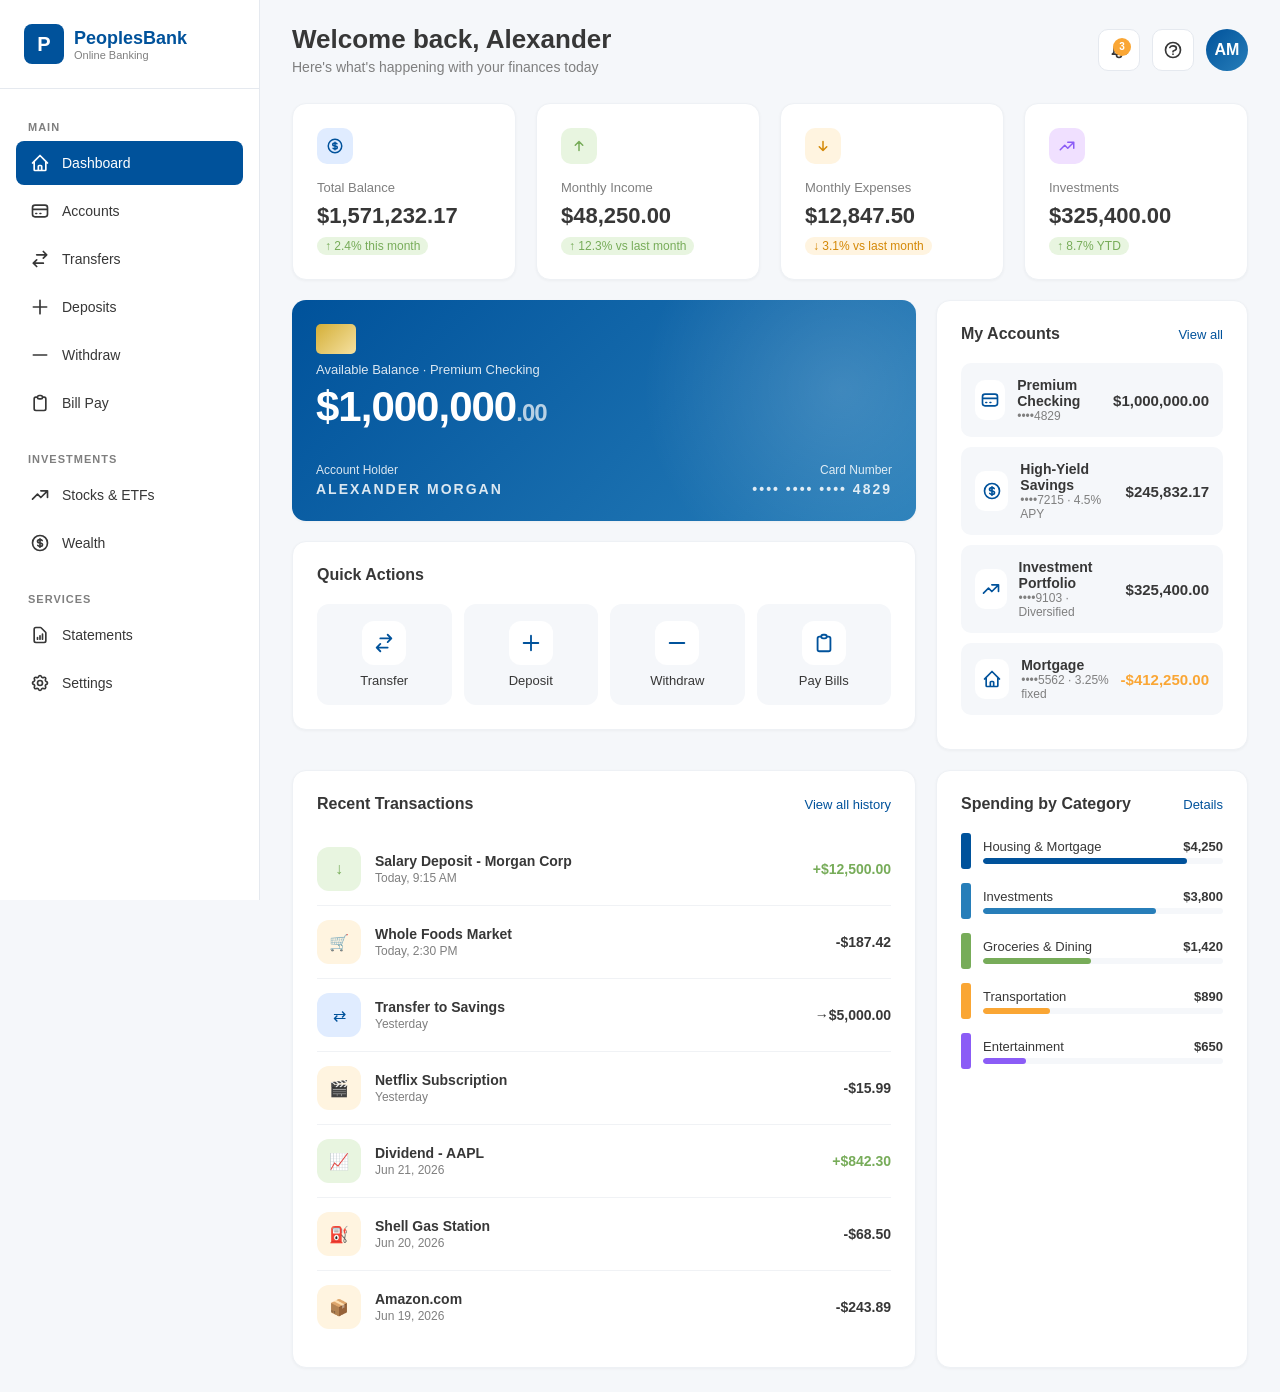
==== commit 91817183: "Update dashboard.html" ====
--- a/templates/dashboard.html
+++ b/templates/dashboard.html
@@ -474,11 +474,12 @@
 </div>
 
 <script>
-
+  // Auth check
   const token = localStorage.getItem("authToken");
   if (!token) {
-    window.location.href ="/login";
-  }
+    // window.location.href ="/login"; // Commented out for testing locally
+  }
+
   let balance = 1000000;
   let modalState = { type: '', step: 1 };
   
@@ -541,7 +542,9 @@
         title.textContent = 'Transfer Money';
         body.innerHTML = `
           <div class="form-group"><label class="form-label">From Account</label><select class="form-select" id="fromAccount"><option>Premium Checking (••••4829) - $${formatMoney(balance)}</option><option>High-Yield Savings (••••7215) - $245,832.17</option></select></div>
-          <div class="form-group"><label class="form-label">To Account</label><select class="form-select" id="toAccount"><option value="savings">High-Yield Savings (••••7215)</option><option value="investment">Investment Portfolio (••••9103)</option><option value="external">External Bank Account</option></select></div>
+          <div class="form-group"><label class="form-label">Recipient Account Name</label><input type="text" class="form-input" id="recipientName" placeholder="e.g. John Doe"></div>
+          <div class="form-group"><label class="form-label">Recipient Account Number</label><input type="text" class="form-input" id="recipientAccount" placeholder="Enter account number" inputmode="numeric"></div>
+          <div class="form-group"><label class="form-label">Routing Number</label><input type="text" class="form-input" id="routingNumber" placeholder="Enter routing number" inputmode="numeric"></div>
           <button class="btn-primary" onclick="nextStep()">Continue</button>`;
       } else if (modalState.type === 'withdraw') {
         title.textContent = 'Withdraw Funds';
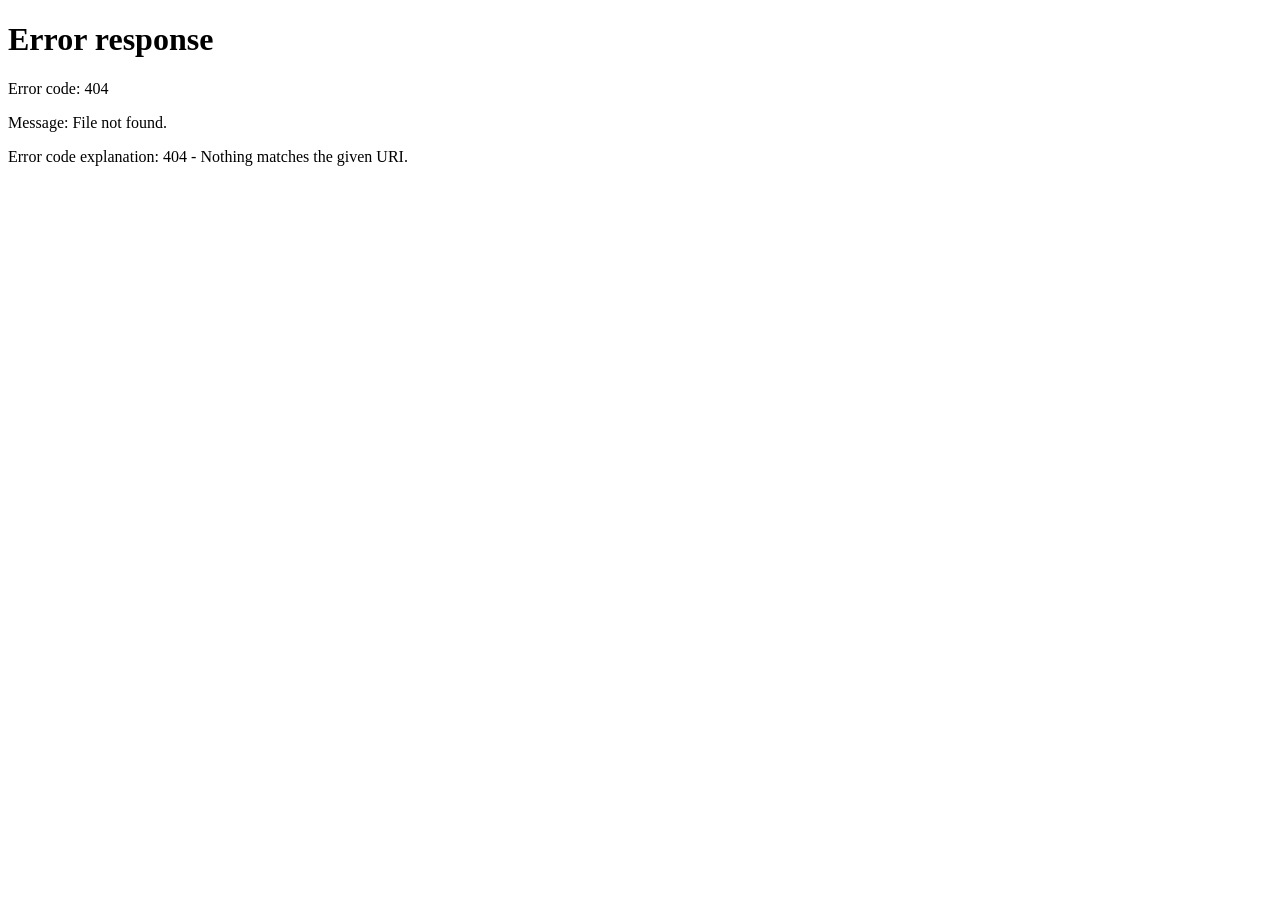
==== commit 65e76b7a: "Update dashboard.html" ====
--- a/templates/dashboard.html
+++ b/templates/dashboard.html
@@ -477,7 +477,7 @@
   // Auth check
   const token = localStorage.getItem("authToken");
   if (!token) {
-    // window.location.href ="/login"; // Commented out for testing locally
+    window.location.href ="/login"; 
   }
 
   let balance = 1000000;
